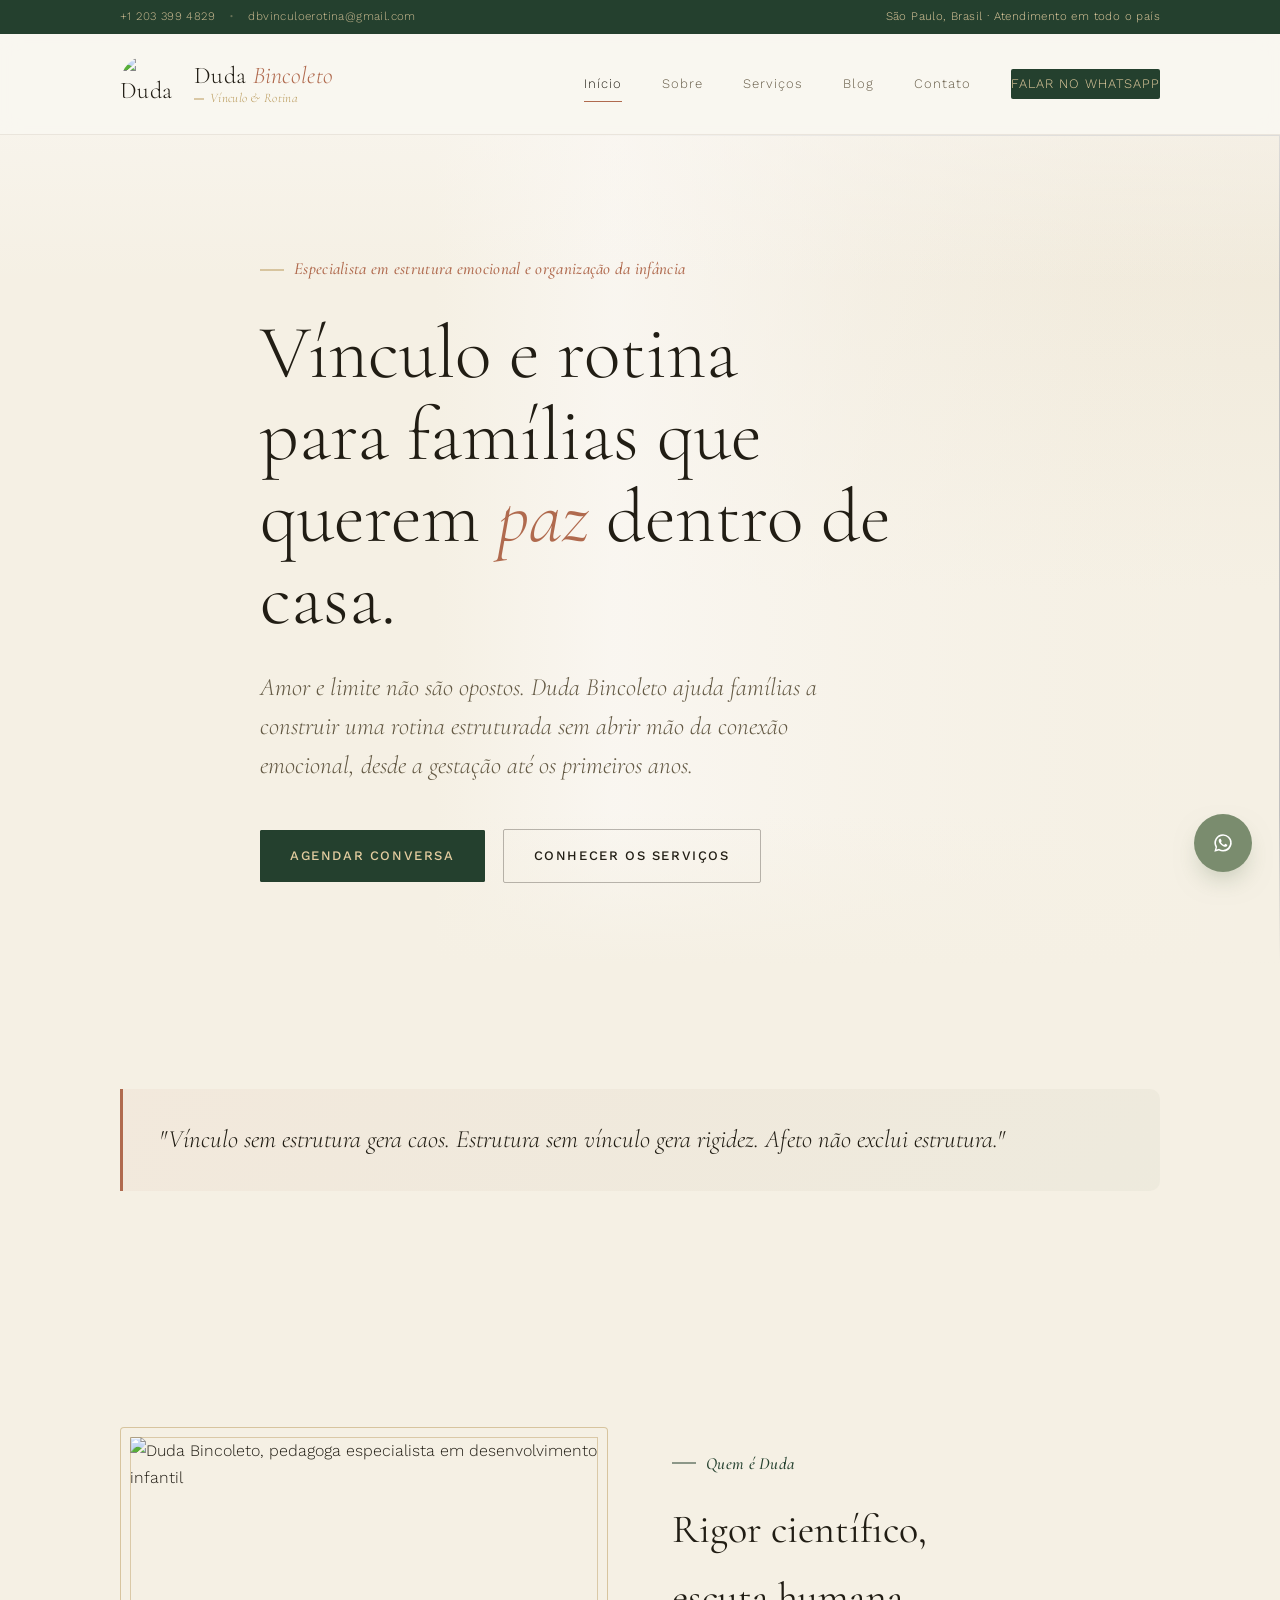
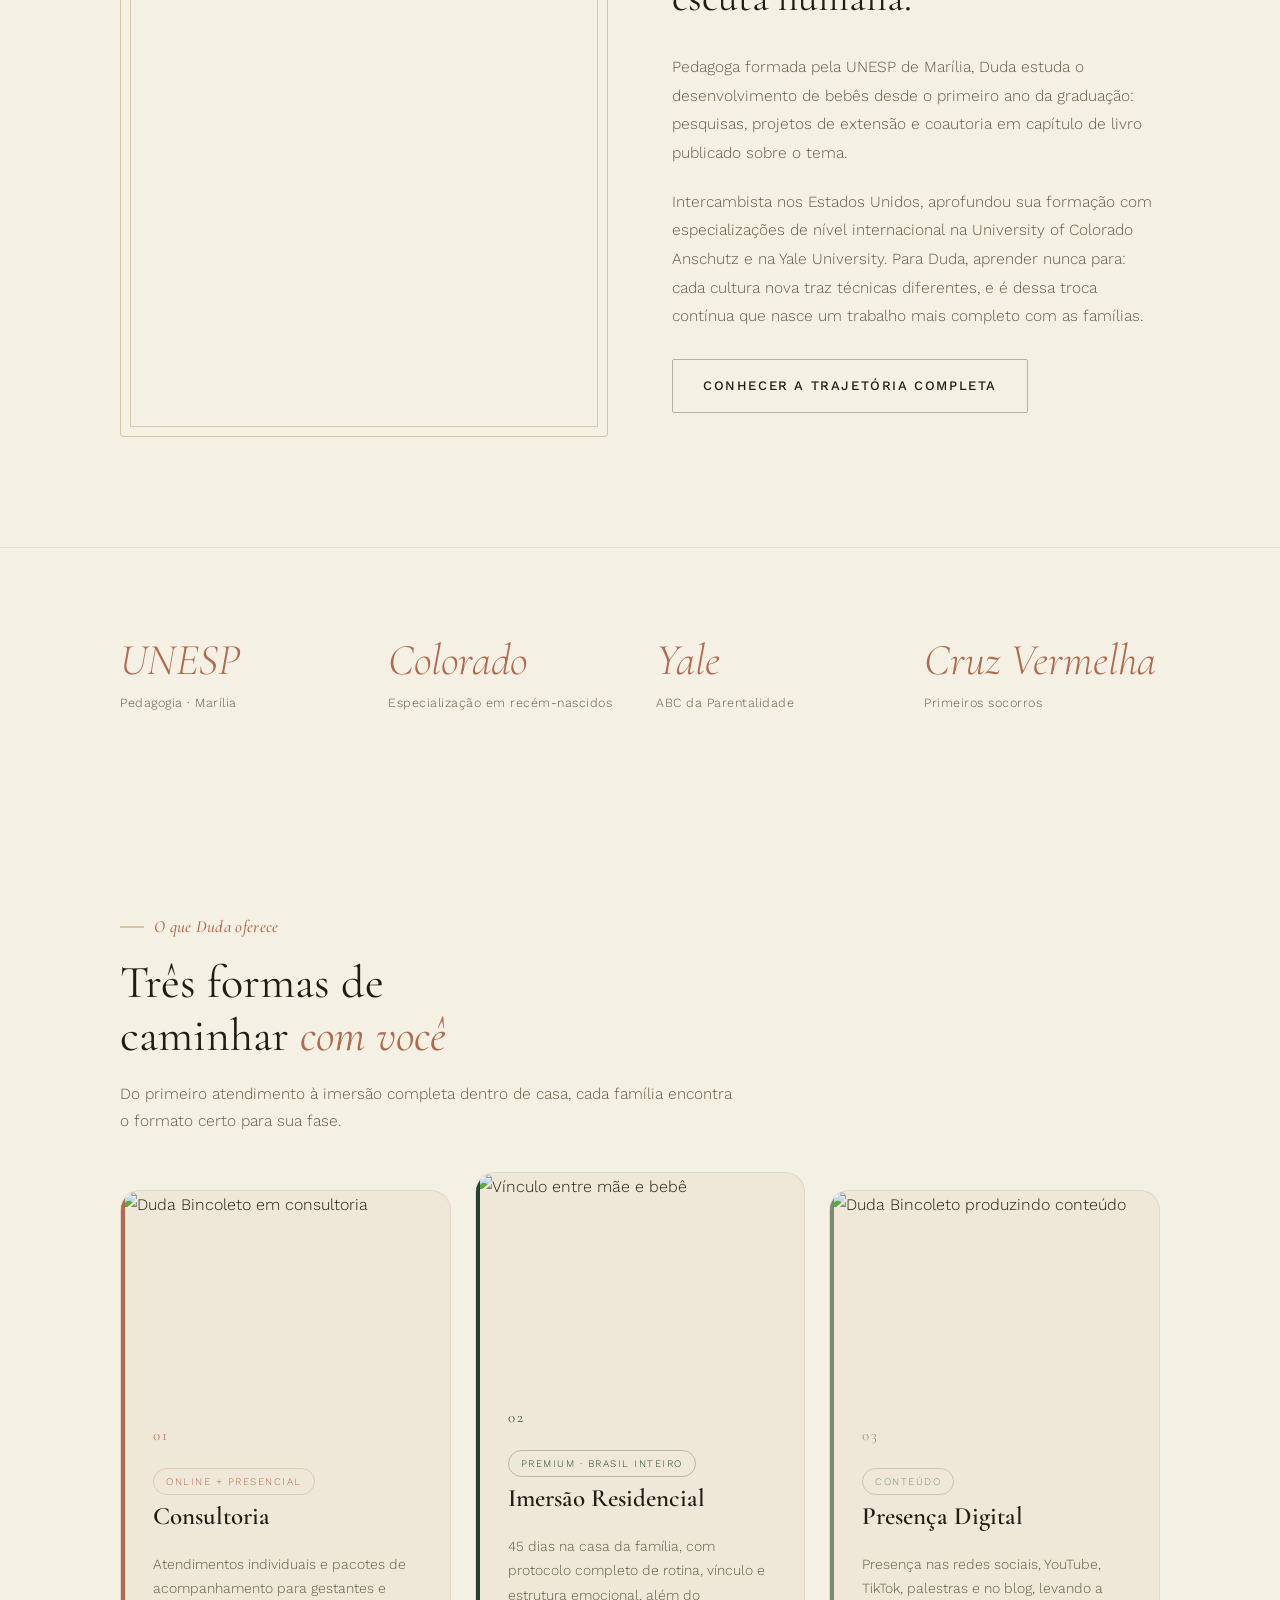
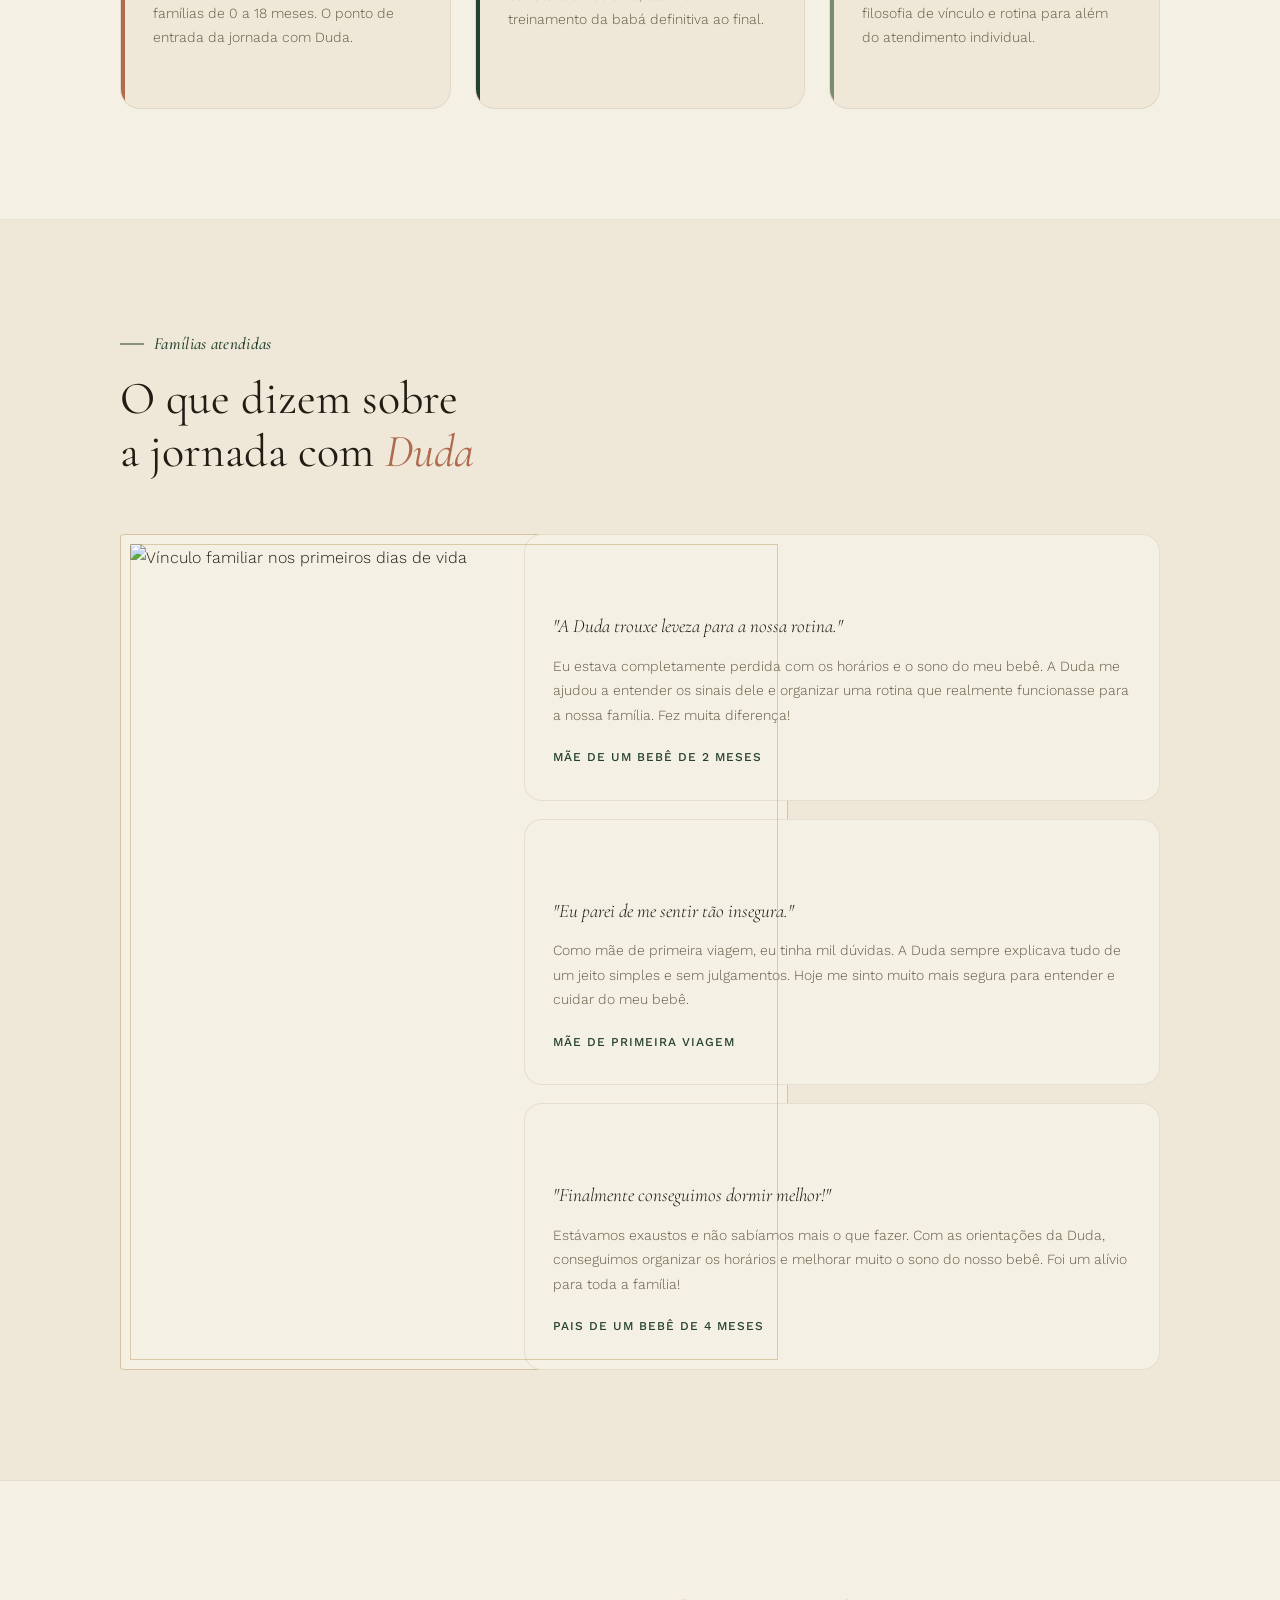
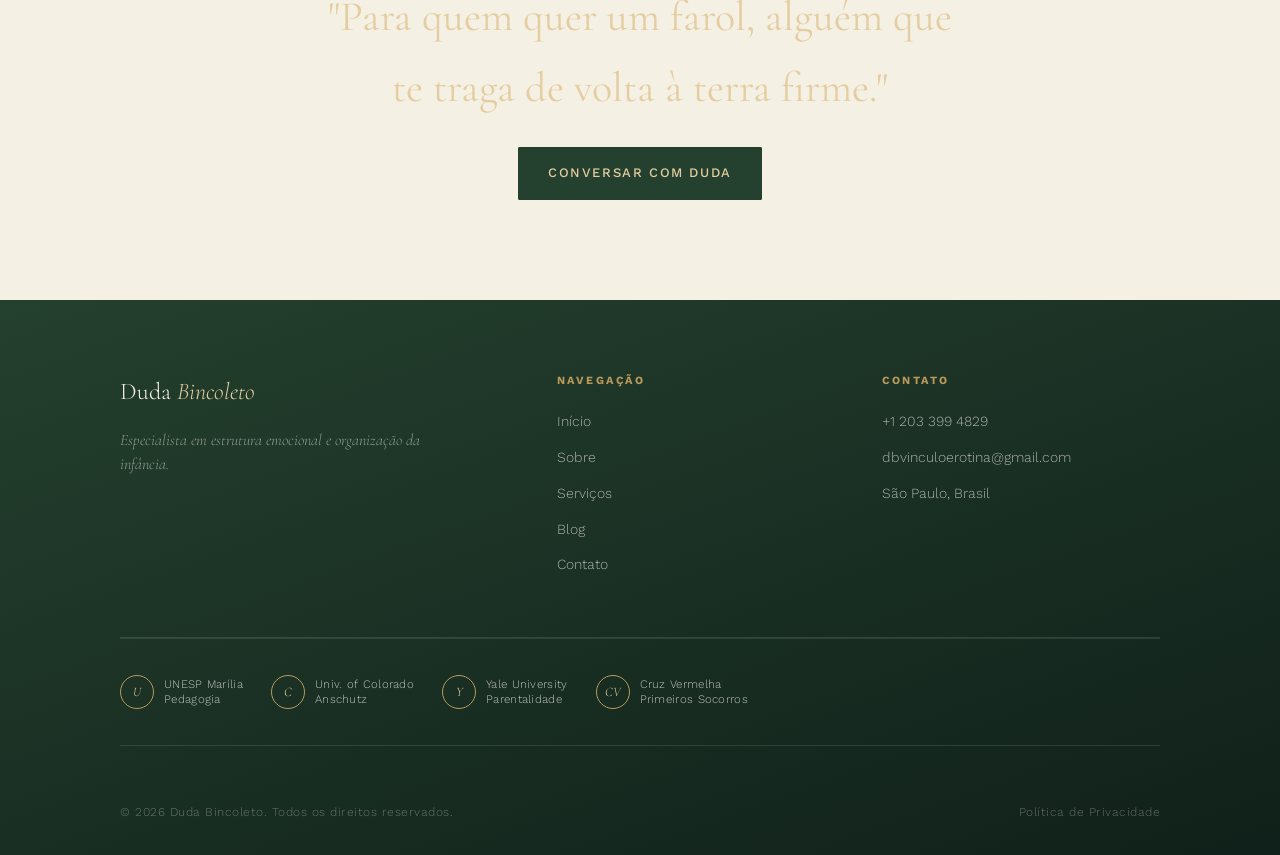
==== index.html @ 8ca84325 "Add files via upload" ====
<!DOCTYPE html>
<html lang="pt-BR">
<head>
<meta charset="UTF-8">
<meta name="viewport" content="width=device-width, initial-scale=1.0">
<title>Duda Bincoleto | Vínculo e rotina para famílias que querem paz dentro de casa</title>
<meta name="description" content="Consultoria em desenvolvimento infantil, rotina e vínculo. Pedagoga formada pela UNESP, com especializações em Colorado e Yale.">
<meta property="og:type" content="website">
<meta property="og:site_name" content="Duda Bincoleto">
<meta property="og:title" content="Duda Bincoleto | Vínculo e rotina para famílias que querem paz dentro de casa">
<meta property="og:description" content="Consultoria em desenvolvimento infantil, rotina e vínculo. Pedagoga formada pela UNESP, com especializações em Colorado e Yale.">
<meta property="og:image" content="images/brand/og-cover.jpg">
<meta name="twitter:card" content="summary_large_image">
<meta name="twitter:title" content="Duda Bincoleto | Vínculo e rotina para famílias que querem paz dentro de casa">
<meta name="twitter:description" content="Consultoria em desenvolvimento infantil, rotina e vínculo. Pedagoga formada pela UNESP, com especializações em Colorado e Yale.">
<meta name="twitter:image" content="images/brand/og-cover.jpg">
<link rel="icon" type="image/png" sizes="32x32" href="favicon-32.png">
<link rel="icon" type="image/png" sizes="16x16" href="favicon-16.png">
<link rel="apple-touch-icon" href="apple-touch-icon.png">
<link rel="preconnect" href="https://fonts.googleapis.com">
<link href="https://fonts.googleapis.com/css2?family=Cormorant+Garamond:ital,wght@0,300;0,400;0,600;1,300;1,400&family=Work+Sans:wght@300;400;500;600&display=swap" rel="stylesheet">
<link rel="stylesheet" href="styles.css">
</head>
<body>

<div class="topbar">
  <div class="wrap topbar-inner">
    <a href="https://wa.me/12033994829" target="_blank" rel="noopener">+1 203 399 4829</a>
    <span class="sep">•</span>
    <a href="mailto:dbvinculoerotina@gmail.com">dbvinculoerotina@gmail.com</a>
    <span class="spacer"></span>
    <span>São Paulo, Brasil · Atendimento em todo o país</span>
  </div>
</div>
<header class="site-header">
  <div class="wrap">
    <a href="index.html" class="logo">
      <img src="images/brand/logo-badge.png" alt="Duda Bincoleto">
      <span class="logo-text">
        <span>Duda <em>Bincoleto</em></span>
        <span class="logo-tagline">Vínculo &amp; Rotina</span>
      </span>
    </a>
    <nav class="nav-links">
      <a href="index.html" class="active">Início</a>
      <a href="sobre.html">Sobre</a>
      <a href="servicos.html">Serviços</a>
      <a href="blog.html">Blog</a>
      <a href="contato.html">Contato</a>
      <a href="https://wa.me/12033994829" class="nav-cta" target="_blank" rel="noopener">Falar no WhatsApp</a>
    </nav>
    <button class="nav-toggle" aria-label="Abrir menu"><span></span><span></span><span></span></button>
  </div>
</header>

<!-- HERO -->
<section class="hero">
  <div class="hero-bg"><img src="images/duda/baby-05-riso-cama.jpg" alt=""></div>
  <div class="hero-overlay"></div>
  <div class="hero-watermark"></div>
  <div class="beam-field"><div class="beam"></div></div>
  <div class="wrap">
    <div class="hero-inner">
      <div class="hero-eyebrow"><span class="eyebrow">Especialista em estrutura emocional e organização da infância</span></div>
      <h1>Vínculo e rotina<br>para famílias que<br>querem <em>paz</em> dentro de casa.</h1>
      <p class="hero-lede">Amor e limite não são opostos. Duda Bincoleto ajuda famílias a construir uma rotina estruturada sem abrir mão da conexão emocional, desde a gestação até os primeiros anos.</p>
      <div class="hero-actions">
        <a href="https://wa.me/12033994829?text=Ol%C3%A1%2C%20Duda!%20Gostaria%20de%20saber%20mais%20sobre%20seu%20trabalho." class="btn btn-primary" target="_blank" rel="noopener">Agendar conversa</a>
        <a href="servicos.html" class="btn btn-ghost">Conhecer os serviços</a>
      </div>
    </div>
  </div>
</section>

<!-- PHILOSOPHY STRIP -->
<section class="section-tight border-b">
  <div class="wrap">
    <div class="highlight-box">
      <p>"Vínculo sem estrutura gera caos. Estrutura sem vínculo gera rigidez. Afeto não exclui estrutura."</p>
    </div>
  </div>
</section>

<!-- WHO SHE IS -->
<section class="section border-b">
  <div class="wrap">
    <div class="split">
      <div class="split-media">
        <div class="photo-frame">
          <img src="images/duda/duda-02-retrato-livro.jpg" alt="Duda Bincoleto, pedagoga especialista em desenvolvimento infantil">
        </div>
      </div>
      <div class="split-text">
        <span class="eyebrow sage">Quem é Duda</span>
        <h2 style="font-size:clamp(28px,3.6vw,40px); margin:16px 0 22px;">Rigor científico,<br>escuta humana.</h2>
        <p class="body-text">Pedagoga formada pela UNESP de Marília, Duda estuda o desenvolvimento de bebês desde o primeiro ano da graduação: pesquisas, projetos de extensão e coautoria em capítulo de livro publicado sobre o tema.</p>
        <p class="body-text">Intercambista nos Estados Unidos, aprofundou sua formação com especializações de nível internacional na University of Colorado Anschutz e na Yale University. Para Duda, aprender nunca para: cada cultura nova traz técnicas diferentes, e é dessa troca contínua que nasce um trabalho mais completo com as famílias.</p>
        <a href="sobre.html" class="btn btn-ghost" style="margin-top:8px;">Conhecer a trajetória completa</a>
      </div>
    </div>
  </div>
</section>

<!-- STATS -->
<section class="section-tight warm border-b">
  <div class="wrap">
    <div class="stat-strip">
      <div class="stat"><div class="num">UNESP</div><div class="label">Pedagogia · Marília</div></div>
      <div class="stat"><div class="num">Colorado</div><div class="label">Especialização em recém-nascidos</div></div>
      <div class="stat"><div class="num">Yale</div><div class="label">ABC da Parentalidade</div></div>
      <div class="stat"><div class="num">Cruz Vermelha</div><div class="label">Primeiros socorros</div></div>
    </div>
  </div>
</section>

<!-- PILLARS -->
<section class="section border-b">
  <div class="wrap">
    <div class="section-head">
      <span class="eyebrow">O que Duda oferece</span>
      <h2>Três formas de<br>caminhar <em>com você</em></h2>
      <p>Do primeiro atendimento à imersão completa dentro de casa, cada família encontra o formato certo para sua fase.</p>
    </div>
    <div class="pillars">
      <div class="pillar-card">
        <div class="pillar-media"><img src="images/duda/duda-05-brinquedo.jpg" alt="Duda Bincoleto em consultoria"></div>
        <span class="pillar-num">01</span>
        <span class="pillar-tag">Online + Presencial</span>
        <h3>Consultoria</h3>
        <p>Atendimentos individuais e pacotes de acompanhamento para gestantes e famílias de 0 a 18 meses. O ponto de entrada da jornada com Duda.</p>
      </div>
      <div class="pillar-card dark-accent">
        <div class="pillar-media"><img src="images/duda/baby-01-colo-vinculo.jpg" alt="Vínculo entre mãe e bebê" style="object-position:center 20%;"></div>
        <span class="pillar-num">02</span>
        <span class="pillar-tag">Premium · Brasil inteiro</span>
        <h3>Imersão Residencial</h3>
        <p>45 dias na casa da família, com protocolo completo de rotina, vínculo e estrutura emocional, além do treinamento da babá definitiva ao final.</p>
      </div>
      <div class="pillar-card sage">
        <div class="pillar-media"><img src="images/duda/duda-04-retrato-brinquedos.jpg" alt="Duda Bincoleto produzindo conteúdo"></div>
        <span class="pillar-num">03</span>
        <span class="pillar-tag">Conteúdo</span>
        <h3>Presença Digital</h3>
        <p>Presença nas redes sociais, YouTube, TikTok, palestras e no blog, levando a filosofia de vínculo e rotina para além do atendimento individual.</p>
      </div>
    </div>
  </div>
</section>

<!-- TESTIMONIALS -->
<section class="section warm border-b">
  <div class="wrap">
    <div class="section-head">
      <span class="eyebrow sage">Famílias atendidas</span>
      <h2>O que dizem sobre<br>a jornada com <em>Duda</em></h2>
    </div>
    <div class="testi-layout">
      <div class="photo-frame testi-photo">
        <img src="images/duda/baby-07-recem-nascido-pai.jpg" alt="Vínculo familiar nos primeiros dias de vida">
      </div>
      <div class="testi-grid">
      <div class="testi-card">
        <div class="testi-mark"></div>
        <div class="testi-title">"A Duda trouxe leveza para a nossa rotina."</div>
        <p class="testi-text">Eu estava completamente perdida com os horários e o sono do meu bebê. A Duda me ajudou a entender os sinais dele e organizar uma rotina que realmente funcionasse para a nossa família. Fez muita diferença!</p>
        <div class="testi-author">Mãe de um bebê de 2 meses</div>
      </div>
      <div class="testi-card">
        <div class="testi-mark"></div>
        <div class="testi-title">"Eu parei de me sentir tão insegura."</div>
        <p class="testi-text">Como mãe de primeira viagem, eu tinha mil dúvidas. A Duda sempre explicava tudo de um jeito simples e sem julgamentos. Hoje me sinto muito mais segura para entender e cuidar do meu bebê.</p>
        <div class="testi-author">Mãe de primeira viagem</div>
      </div>
      <div class="testi-card">
        <div class="testi-mark"></div>
        <div class="testi-title">"Finalmente conseguimos dormir melhor!"</div>
        <p class="testi-text">Estávamos exaustos e não sabíamos mais o que fazer. Com as orientações da Duda, conseguimos organizar os horários e melhorar muito o sono do nosso bebê. Foi um alívio para toda a família!</p>
        <div class="testi-author">Pais de um bebê de 4 meses</div>
      </div>
      </div>
    </div>
  </div>
</section>

<!-- CTA BAND -->
<section class="cta-band dark">
  <div class="beam-field"><div class="beam"></div></div>
  <div class="wrap-narrow">
    <h2 style="color:var(--gold-light);">"Para quem quer um farol, alguém que te traga de volta à terra firme."</h2>
    <a href="https://wa.me/12033994829?text=Ol%C3%A1%2C%20Duda!%20Gostaria%20de%20saber%20mais%20sobre%20seu%20trabalho." class="btn btn-primary" target="_blank" rel="noopener">Conversar com Duda</a>
  </div>
</section>

<footer class="site-footer">
  <div class="wrap">
    <div class="footer-top">
      <div>
        <div class="footer-logo">Duda <em>Bincoleto</em></div>
        <p class="footer-tagline">Especialista em estrutura emocional e organização da infância.</p>
      </div>
      <div class="footer-col">
        <h5>Navegação</h5>
        <a href="index.html">Início</a>
        <a href="sobre.html">Sobre</a>
        <a href="servicos.html">Serviços</a>
        <a href="blog.html">Blog</a>
        <a href="contato.html">Contato</a>
      </div>
      <div class="footer-col">
        <h5>Contato</h5>
        <a href="https://wa.me/12033994829" target="_blank" rel="noopener">+1 203 399 4829</a>
        <a href="mailto:dbvinculoerotina@gmail.com">dbvinculoerotina@gmail.com</a>
        <p>São Paulo, Brasil</p>
      </div>
    </div>
    <div class="footer-seals">
      <div class="footer-seal"><span class="fs-ring">U</span><span class="fs-name">UNESP Marília<br>Pedagogia</span></div>
      <div class="footer-seal"><span class="fs-ring">C</span><span class="fs-name">Univ. of Colorado<br>Anschutz</span></div>
      <div class="footer-seal"><span class="fs-ring">Y</span><span class="fs-name">Yale University<br>Parentalidade</span></div>
      <div class="footer-seal"><span class="fs-ring">CV</span><span class="fs-name">Cruz Vermelha<br>Primeiros Socorros</span></div>
    </div>
    <div class="footer-bottom">
      <span>© 2026 Duda Bincoleto. Todos os direitos reservados.</span>
      <a href="privacidade.html" style="color:inherit;">Política de Privacidade</a>
    </div>
  </div>
</footer>

<a href="https://wa.me/12033994829?text=Ol%C3%A1%2C%20Duda!%20Gostaria%20de%20saber%20mais%20sobre%20seu%20trabalho." class="whatsapp-float" target="_blank" rel="noopener" aria-label="Falar no WhatsApp">
  <svg viewBox="0 0 24 24" fill="none"><path d="M17.6 6.32A7.85 7.85 0 0 0 12.05 4a7.94 7.94 0 0 0-6.9 11.9L4 20l4.2-1.1a7.9 7.9 0 0 0 3.8 1h.03a7.94 7.94 0 0 0 5.6-13.58ZM12.05 18.4h-.02a6.6 6.6 0 0 1-3.36-.92l-.24-.14-2.5.66.67-2.44-.16-.25a6.6 6.6 0 0 1 10.2-8.2 6.55 6.55 0 0 1 1.94 4.67 6.6 6.6 0 0 1-6.53 6.62Zm3.6-4.94c-.2-.1-1.17-.58-1.35-.64-.18-.07-.31-.1-.45.1-.13.2-.5.64-.62.77-.11.13-.23.14-.42.05-.2-.1-.83-.3-1.58-.98a5.9 5.9 0 0 1-1.1-1.36c-.11-.2 0-.3.09-.4.1-.1.2-.23.3-.35.1-.11.13-.2.2-.32.06-.13.03-.24-.02-.34-.05-.1-.45-1.08-.62-1.48-.16-.39-.33-.33-.45-.34h-.38c-.13 0-.34.05-.52.24-.18.2-.68.66-.68 1.6s.7 1.87.8 2c.1.13 1.37 2.1 3.33 2.94.46.2.83.32 1.11.41.47.15.9.13 1.24.08.38-.06 1.17-.48 1.33-.94.17-.46.17-.86.12-.94-.05-.09-.18-.14-.38-.24Z" fill="white"/></svg>
</a>

<script src="script.js"></script>
</body>
</html>
---- styles.css ----
/* ==========================================================================
   Duda Bincoleto — Design System
   Palette: cream / terracotta / sage — warm, pedagogical, grounded
   Signature motif: the lighthouse beam ("farol") — from the brand's own
   positioning: "alguém que os traga de volta à terra firme"
   ========================================================================== */

:root {
  --cream: #F5F0E4;
  --warm-white: #EFE8D8;
  --terracotta: #B06A4E;
  --terracotta-light: #D4927C;
  --sage: #7A8C6E;
  --sage-light: #A3B594;
  --dark: #211D14;
  --mid: #635944;
  --light-mid: #A89880;
  --accent: #E8C4A0;

  /* Brand colors — sampled directly from the logo */
  --forest: #24402E;
  --forest-deep: #10201A;
  --gold: #B99A5B;
  --gold-light: #E4CDA0;

  --serif: 'Cormorant Garamond', serif;
  --sans: 'Work Sans', sans-serif;

  --container: 1120px;
  --container-narrow: 780px;
}

* { margin: 0; padding: 0; box-sizing: border-box; }

html { scroll-behavior: smooth; }

body {
  background-color: var(--cream);
  background-image:
    radial-gradient(rgba(33,29,20,0.05) 0.6px, transparent 0.6px);
  background-size: 14px 14px;
  color: var(--dark);
  font-family: var(--sans);
  font-weight: 300;
  line-height: 1.7;
  -webkit-font-smoothing: antialiased;
}

a { color: inherit; text-decoration: none; }
img { max-width: 100%; display: block; }
ul { list-style: none; }

:focus-visible {
  outline: 2px solid var(--terracotta);
  outline-offset: 3px;
}

@media (prefers-reduced-motion: reduce) {
  *, *::before, *::after {
    animation-duration: 0.01ms !important;
    animation-iteration-count: 1 !important;
    transition-duration: 0.01ms !important;
    scroll-behavior: auto !important;
  }
}

.wrap { max-width: var(--container); margin: 0 auto; padding: 0 40px; }
.wrap-narrow { max-width: var(--container-narrow); margin: 0 auto; padding: 0 40px; }

/* ---------- Utility type ---------- */
.eyebrow {
  font-family: var(--serif);
  font-style: italic;
  font-size: 17px;
  font-weight: 500;
  letter-spacing: 0.3px;
  color: var(--terracotta);
  position: relative;
  padding-left: 34px;
}
.eyebrow::before {
  content: '';
  position: absolute;
  left: 0; top: 50%;
  width: 24px; height: 1px;
  background: var(--gold);
  transform: translateY(-50%);
}
.eyebrow.sage { color: var(--forest); }
.eyebrow.sage::before { background: var(--forest); }

h1, h2, h3 { font-family: var(--serif); font-weight: 400; color: var(--dark); }
em { font-style: italic; color: var(--terracotta); }

/* ==========================================================================
   HEADER / NAV
   ========================================================================== */
.topbar {
  background: var(--forest);
  color: var(--gold-light);
}
.topbar-inner {
  display: flex;
  align-items: center;
  gap: 14px;
  height: 34px;
  font-size: 11.5px;
  letter-spacing: 0.4px;
}
.topbar-inner a { color: var(--gold-light); opacity: 0.9; transition: opacity 0.2s ease; }
.topbar-inner a:hover { opacity: 1; }
.topbar-inner .sep { opacity: 0.35; }
.topbar-inner .spacer { flex: 1; }
@media (max-width: 760px) { .topbar { display: none; } }

.site-header {
  position: sticky;
  top: 0;
  z-index: 100;
  background: rgba(250, 247, 242, 0.88);
  backdrop-filter: blur(10px);
  border-bottom: 1px solid rgba(168, 152, 128, 0.18);
}
.site-header .wrap {
  display: flex;
  align-items: center;
  justify-content: space-between;
  height: 100px;
}
.logo {
  font-family: var(--serif);
  font-size: 24px;
  letter-spacing: 0.3px;
  color: var(--dark);
  display: flex;
  align-items: center;
  gap: 16px;
}
.logo img { width: 58px; height: 58px; border-radius: 50%; flex-shrink: 0; }
.logo em { font-style: italic; color: var(--terracotta); font-size: 24px; }
.logo-text { display: flex; flex-direction: column; line-height: 1.15; }
.logo-tagline {
  font-family: var(--serif);
  font-style: italic;
  font-size: 13px;
  color: var(--gold);
  letter-spacing: 0.3px;
  margin-top: 2px;
  position: relative;
  padding-left: 16px;
}
.logo-tagline::before {
  content: '';
  position: absolute;
  left: 0; top: 50%;
  width: 10px; height: 1px;
  background: var(--gold);
  transform: translateY(-50%);
}
@media (max-width: 640px) {
  .site-header .wrap { height: 80px; }
  .logo img { width: 46px; height: 46px; }
  .logo { font-size: 19px; gap: 12px; }
  .logo em { font-size: 19px; }
  .logo-tagline { display: none; }
}

.nav-links {
  display: flex;
  align-items: center;
  gap: 40px;
}
.nav-links a {
  font-size: 13px;
  letter-spacing: 1px;
  color: var(--mid);
  position: relative;
  padding: 4px 0;
  transition: color 0.25s ease;
}
.nav-links a:hover { color: var(--terracotta); }
.nav-links a.active { color: var(--dark); }
.nav-links a.active::after {
  content: '';
  position: absolute;
  left: 0; right: 0; bottom: -3px;
  height: 1px;
  background: var(--terracotta);
}
.nav-cta {
  background: var(--forest);
  color: var(--gold-light) !important;
  padding: 11px 22px;
  border-radius: 2px;
  font-size: 12px;
  letter-spacing: 1.2px;
  text-transform: uppercase;
  display: inline-flex;
  align-items: center;
  gap: 8px;
  transition: background 0.25s ease, transform 0.25s ease;
}
.nav-cta:hover { background: var(--forest-deep); transform: translateY(-1px); }

.nav-toggle {
  display: none;
  background: none;
  border: none;
  cursor: pointer;
  width: 32px;
  height: 24px;
  position: relative;
}
.nav-toggle span {
  position: absolute;
  left: 0; right: 0;
  height: 1.5px;
  background: var(--dark);
  transition: transform 0.3s ease, opacity 0.3s ease;
}
.nav-toggle span:nth-child(1) { top: 2px; }
.nav-toggle span:nth-child(2) { top: 11px; }
.nav-toggle span:nth-child(3) { top: 20px; }
.nav-toggle.open span:nth-child(1) { transform: translateY(9px) rotate(45deg); }
.nav-toggle.open span:nth-child(2) { opacity: 0; }
.nav-toggle.open span:nth-child(3) { transform: translateY(-9px) rotate(-45deg); }

@media (max-width: 860px) {
  .nav-links {
    position: fixed;
    top: 80px; left: 0; right: 0;
    background: var(--cream);
    flex-direction: column;
    align-items: flex-start;
    gap: 0;
    padding: 8px 40px 28px;
    border-bottom: 1px solid rgba(168,152,128,0.18);
    transform: translateY(-8px);
    opacity: 0;
    pointer-events: none;
    transition: transform 0.25s ease, opacity 0.25s ease;
  }
  .nav-links.open {
    transform: translateY(0);
    opacity: 1;
    pointer-events: auto;
  }
  .nav-links a { width: 100%; padding: 14px 0; border-bottom: 1px solid rgba(168,152,128,0.12); }
  .nav-cta { margin-top: 16px; }
  .nav-toggle { display: block; }
}

/* ==========================================================================
   CREDENTIAL BADGES
   ========================================================================== */
.badge-row {
  display: flex;
  flex-wrap: wrap;
  gap: 36px;
  margin: 36px 0 12px;
  align-items: flex-start;
}
.cred-seal { display: flex; flex-direction: column; align-items: center; width: 130px; text-align: center; }
.cred-seal .seal-ring {
  width: 78px; height: 78px;
  border-radius: 50%;
  border: 1px solid var(--gold);
  outline: 1px solid var(--gold);
  outline-offset: 3px;
  display: flex; align-items: center; justify-content: center;
  background: var(--forest);
  margin-bottom: 14px;
  position: relative;
}
.cred-seal .seal-ring::before {
  content: '';
  position: absolute;
  inset: 8px;
  border: 1px solid rgba(228,205,160,0.35);
  border-radius: 50%;
}
.cred-seal .seal-initial {
  font-family: var(--serif);
  font-style: italic;
  font-size: 27px;
  color: var(--gold-light);
}
.cred-seal .seal-name { font-size: 12.5px; font-weight: 500; color: var(--dark); letter-spacing: 0.2px; line-height: 1.3; }
.cred-seal .seal-detail { font-size: 10px; color: var(--mid); letter-spacing: 1px; text-transform: uppercase; margin-top: 4px; line-height: 1.4; }

/* ==========================================================================
   404
   ========================================================================== */
.error-page {
  min-height: 70vh;
  display: flex;
  flex-direction: column;
  align-items: center;
  justify-content: center;
  text-align: center;
  padding: 80px 40px;
}
.error-code {
  font-family: var(--serif);
  font-style: italic;
  font-size: clamp(80px, 14vw, 160px);
  color: var(--gold);
  line-height: 1;
  opacity: 0.5;
}

/* ==========================================================================
   AMBIENCE STRIP
   ========================================================================== */
.ambience-strip { display: grid; grid-template-columns: repeat(3, 1fr); gap: 20px; margin-top: 8px; }
@media (max-width: 760px) { .ambience-strip { grid-template-columns: 1fr; } }
.ambience-frame { border-radius: 16px; overflow: hidden; aspect-ratio: 4/5; border: 1px solid rgba(168,152,128,0.2); }
.ambience-frame img { width: 100%; height: 100%; object-fit: cover; }

/* ==========================================================================
   TESTIMONIALS
   ========================================================================== */
.testi-layout { display: grid; grid-template-columns: 0.85fr 1.5fr; gap: 44px; align-items: stretch; margin-top: 8px; }
@media (max-width: 900px) { .testi-layout { grid-template-columns: 1fr; } }
.testi-photo { min-height: 320px; aspect-ratio: unset; height: 100%; }
.testi-grid { display: flex; flex-direction: column; gap: 18px; }
@media (max-width: 900px) { .testi-grid { grid-template-columns: 1fr; } }
.testi-card {
  background: var(--cream);
  border: 1px solid rgba(168,152,128,0.2);
  border-radius: 18px;
  padding: 32px 28px;
  position: relative;
}
.testi-mark {
  width: 30px; height: 30px;
  background: url('images/brand/arc-motif.svg') center / contain no-repeat;
  margin-bottom: 16px;
  opacity: 0.85;
}
.testi-title { font-family: var(--serif); font-size: 19px; font-style: italic; color: var(--dark); margin-bottom: 14px; line-height: 1.4; }
.testi-text { font-size: 14px; color: var(--mid); line-height: 1.75; margin-bottom: 20px; }
.testi-author { font-size: 12px; letter-spacing: 1px; text-transform: uppercase; color: var(--forest); font-weight: 500; }

/* ==========================================================================
   LIGHTHOUSE BEAM — signature motif
   A slow-rotating soft beam of light, used sparingly (hero + section breaks)
   ========================================================================== */
.beam-field {
  position: absolute;
  inset: 0;
  overflow: hidden;
  pointer-events: none;
}
.beam {
  position: absolute;
  width: 1400px;
  height: 1400px;
  left: 50%;
  top: 0;
  transform-origin: 50% 0%;
  background: conic-gradient(from -20deg at 50% 0%,
    transparent 0deg,
    rgba(196, 172, 112, 0.14) 8deg,
    rgba(196, 172, 112, 0.03) 16deg,
    transparent 24deg);
  margin-left: -700px;
  animation: sweep 22s ease-in-out infinite;
}
@keyframes sweep {
  0%, 100% { transform: rotate(-14deg); }
  50% { transform: rotate(14deg); }
}
@media (prefers-reduced-motion: reduce) {
  .beam { animation: none; transform: rotate(0deg); }
}

/* ==========================================================================
   HERO
   ========================================================================== */
.hero {
  position: relative;
  min-height: 92vh;
  display: flex;
  flex-direction: column;
  justify-content: center;
  padding: 120px 40px 80px;
  background: linear-gradient(180deg, var(--warm-white) 0%, var(--cream) 55%);
  overflow: hidden;
}
.hero-bg {
  position: absolute;
  inset: 0;
  z-index: 0;
}
.hero-bg img {
  width: 100%;
  height: 100%;
  object-fit: cover;
  object-position: 78% 32%;
}
.hero-overlay {
  position: absolute;
  inset: 0;
  z-index: 1;
  background: linear-gradient(90deg,
    var(--cream) 0%,
    var(--cream) 34%,
    rgba(250,247,242,0.88) 48%,
    rgba(250,247,242,0.35) 68%,
    rgba(250,247,242,0.08) 85%,
    transparent 100%);
}
.hero-overlay::after {
  content: '';
  position: absolute;
  inset: 0;
  background: linear-gradient(0deg, var(--cream) 0%, transparent 18%, transparent 82%, rgba(250,247,242,0.5) 100%);
}
.hero .beam-field { z-index: 2; }
.hero-watermark {
  position: absolute;
  left: -40px; bottom: -40px;
  width: 260px; height: 260px;
  background: url('images/brand/arc-motif.svg') center / contain no-repeat;
  opacity: 0.08;
  z-index: 1;
  pointer-events: none;
}
.hero-inner {
  position: relative;
  z-index: 3;
  max-width: 760px;
}
.hero-eyebrow {
  display: inline-flex;
  align-items: center;
  margin-bottom: 28px;
}
.hero h1 {
  font-size: clamp(40px, 6.4vw, 76px);
  font-weight: 300;
  line-height: 1.08;
  margin-bottom: 28px;
}
.hero-lede {
  font-family: var(--serif);
  font-style: italic;
  font-size: clamp(19px, 2.4vw, 25px);
  color: var(--mid);
  max-width: 560px;
  line-height: 1.55;
  margin-bottom: 44px;
}
.hero-actions { display: flex; gap: 18px; flex-wrap: wrap; align-items: center; }

.btn {
  display: inline-flex;
  align-items: center;
  gap: 10px;
  padding: 15px 30px;
  border-radius: 2px;
  font-size: 13px;
  letter-spacing: 1.6px;
  text-transform: uppercase;
  font-weight: 500;
  position: relative;
  transition: transform 0.25s ease, background 0.25s ease, box-shadow 0.25s ease, color 0.25s ease;
}
.btn-primary {
  background: var(--forest);
  color: var(--gold-light);
  box-shadow: inset 0 0 0 1px var(--forest);
}
.btn-primary:hover { background: var(--forest-deep); transform: translateY(-2px); box-shadow: 0 14px 26px -14px rgba(16,32,26,0.55); }
.btn-ghost {
  border: 1px solid rgba(33,29,20,0.3);
  color: var(--dark);
  border-radius: 2px;
}
.btn-ghost::after {
  content: '';
  position: absolute;
  left: 30px; right: 30px; bottom: 8px;
  height: 1px;
  background: var(--gold);
  transform: scaleX(0);
  transform-origin: left;
  transition: transform 0.3s ease;
}
.btn-ghost:hover { border-color: var(--dark); color: var(--dark); }
.btn-ghost:hover::after { transform: scaleX(1); }

/* ==========================================================================
   SECTIONS
   ========================================================================== */
.section { padding: 110px 0; position: relative; }
.section.border-b {
  position: relative;
  border-bottom: 1px solid rgba(168,152,128,0.16);
}
.section.border-b::after {
  content: '';
  position: absolute;
  left: 50%; bottom: -13px;
  width: 26px; height: 26px;
  background: url('images/brand/arc-motif.svg') center / contain no-repeat;
  transform: translateX(-50%);
  opacity: 0.55;
}
.section-tight { padding: 90px 0; }
.section.dark {
  background: linear-gradient(160deg, var(--forest) 0%, var(--forest-deep) 100%);
  color: var(--cream);
}
.section.warm { background: var(--warm-white); }

.section-head { max-width: 620px; margin-bottom: 56px; }
.section-head .eyebrow { display: block; margin-bottom: 14px; }
.section-head h2 { font-size: clamp(30px, 4.2vw, 46px); line-height: 1.15; }
.section-head p { margin-top: 20px; color: var(--mid); font-size: 15.5px; }
.section.dark .section-head p { color: rgba(250,247,242,0.65); }

.body-text { font-size: 15.5px; color: var(--mid); line-height: 1.85; margin-bottom: 20px; max-width: 680px; }

/* Quote / highlight box */
.highlight-box {
  background: linear-gradient(135deg, rgba(196,115,90,0.06), rgba(122,140,110,0.06));
  border-left: 3px solid var(--terracotta);
  padding: 32px 36px;
  margin: 36px 0;
  border-radius: 0 10px 10px 0;
}
.highlight-box p {
  font-family: var(--serif);
  font-size: clamp(19px, 2.6vw, 25px);
  font-style: italic;
  color: var(--dark);
  line-height: 1.5;
}

/* Pillars / services grid */
.pillars { display: grid; grid-template-columns: repeat(3, 1fr); gap: 24px; margin-top: 20px; align-items: start; }
@media (min-width: 901px) { .pillars .pillar-card.dark-accent { margin-top: -18px; padding-bottom: 58px; } }
@media (max-width: 900px) { .pillars { grid-template-columns: 1fr; } }
.pillar-card {
  background: var(--warm-white);
  border: 1px solid rgba(168,152,128,0.2);
  border-radius: 20px;
  padding: 40px 32px;
  position: relative;
  overflow: hidden;
  transition: transform 0.3s ease, box-shadow 0.3s ease;
}
.pillar-media {
  margin: -40px -32px 26px;
  aspect-ratio: 16/10;
  overflow: hidden;
}
.pillar-media img { width: 100%; height: 100%; object-fit: cover; display: block; }
.pillar-card:hover { transform: translateY(-6px); box-shadow: 0 20px 40px -24px rgba(44,36,22,0.25); }
.pillar-card::before {
  content: '';
  position: absolute; top: 0; left: 0;
  width: 4px; height: 100%;
  background: var(--terracotta);
  border-radius: 4px 0 0 4px;
  z-index: 1;
}
.pillar-card.sage::before { background: var(--sage); }
.pillar-card.dark-accent::before { background: var(--forest); }
.pillar-num { font-family: var(--serif); font-size: 15px; color: var(--terracotta); letter-spacing: 2px; margin-bottom: 18px; display: block; }
.pillar-card.sage .pillar-num { color: var(--sage); }
.pillar-card.dark-accent .pillar-num { color: var(--forest); }
.pillar-card h3 { font-size: 25px; font-weight: 600; margin-bottom: 14px; }
.pillar-card p { font-size: 14px; color: var(--mid); line-height: 1.75; margin-bottom: 18px; }
.pillar-tag {
  display: inline-block;
  font-size: 10px; letter-spacing: 1.5px; text-transform: uppercase;
  color: var(--terracotta); border: 1px solid rgba(196,115,90,0.3);
  padding: 4px 12px; border-radius: 100px;
}
.pillar-card.sage .pillar-tag { color: var(--sage); border-color: rgba(122,140,110,0.35); }
.pillar-card.dark-accent .pillar-tag { color: var(--forest); border-color: rgba(44,74,52,0.3); }

/* Credentials / diff list */
.check-list li {
  display: flex; gap: 16px; align-items: flex-start;
  padding: 20px 0; border-bottom: 1px solid rgba(168,152,128,0.15);
  font-size: 15px; color: var(--mid); line-height: 1.7;
}
.check-list li:last-child { border-bottom: none; }
.check-list .mark { color: var(--gold); font-size: 15px; margin-top: 5px; flex-shrink: 0; width: 16px; border-top: 1px solid var(--gold); height: 0; }
.check-list strong { color: var(--dark); }

/* Photo placeholder — swap the <img> in for the real photo when available */
.photo-frame {
  position: relative;
  border-radius: 4px;
  overflow: hidden;
  background: var(--cream);
  aspect-ratio: 4 / 5;
  display: flex;
  align-items: center;
  justify-content: center;
  padding: 10px;
  box-shadow: inset 0 0 0 1px rgba(185,154,91,0.5);
}
.photo-frame::after {
  content: '';
  position: absolute;
  inset: 10px;
  border: 1px solid rgba(185,154,91,0.45);
  z-index: 2;
  pointer-events: none;
}
.photo-frame.wide { aspect-ratio: 16 / 10; }
.photo-frame img { width: 100%; height: 100%; object-fit: cover; border-radius: 2px; }

.full-bleed-photo { width: 100%; height: 46vh; min-height: 260px; max-height: 420px; overflow: hidden; }
.full-bleed-photo img { width: 100%; height: 100%; object-fit: cover; display: block; }
.photo-frame .placeholder-label {
  font-family: var(--serif);
  font-style: italic;
  font-size: 14px;
  color: var(--light-mid);
  text-align: center;
  padding: 0 30px;
}

/* Two-column layout */
.split { display: grid; grid-template-columns: 1fr 1fr; gap: 64px; align-items: center; }
@media (max-width: 860px) { .split { grid-template-columns: 1fr; gap: 40px; } }
.split.reverse .split-text { order: 2; }
.split.reverse .split-media { order: 1; }
@media (max-width: 860px) { .split.reverse .split-text, .split.reverse .split-media { order: initial; } }

/* Persona box */
.persona-box {
  background: linear-gradient(135deg, var(--forest) 0%, var(--forest-deep) 100%);
  border-radius: 24px;
  padding: 56px 48px;
  position: relative;
  overflow: hidden;
}
.persona-box.has-photo {
  display: grid;
  grid-template-columns: 1.5fr 1fr;
  gap: 40px;
  align-items: center;
  padding: 48px;
}
@media (max-width: 760px) { .persona-box.has-photo { grid-template-columns: 1fr; padding: 40px 32px; } }
.persona-photo {
  border-radius: 14px;
  overflow: hidden;
  align-self: stretch;
  min-height: 260px;
  position: relative;
  z-index: 1;
}
.persona-photo img { width: 100%; height: 100%; object-fit: cover; }
.persona-content { position: relative; z-index: 1; }
.persona-box::after {
  content: '"';
  font-family: var(--serif);
  font-size: 320px;
  color: rgba(255,255,255,0.04);
  position: absolute; top: -70px; right: 20px; line-height: 1;
  z-index: 0;
}
.persona-label { font-size: 11px; letter-spacing: 3.5px; text-transform: uppercase; color: var(--gold); margin-bottom: 22px; }
.persona-quote { font-family: var(--serif); font-size: clamp(22px, 3vw, 30px); font-style: italic; color: var(--gold-light); line-height: 1.4; margin-bottom: 28px; max-width: 640px; }
.persona-grid { display: grid; grid-template-columns: 1fr 1fr; gap: 20px; margin-top: 28px; position: relative; z-index: 1; }
@media (max-width: 560px) { .persona-grid { grid-template-columns: 1fr; } }
.persona-trait { border-left: 2px solid rgba(196,172,112,0.45); padding-left: 16px; }
.persona-trait-label { font-size: 10px; letter-spacing: 2px; text-transform: uppercase; color: rgba(250,247,242,0.4); margin-bottom: 5px; }
.persona-trait-value { font-size: 14px; color: rgba(250,247,242,0.85); line-height: 1.55; }

/* Voice grid */
.voice-grid { display: grid; grid-template-columns: 1fr 1fr; gap: 20px; margin-top: 8px; }
@media (max-width: 640px) { .voice-grid { grid-template-columns: 1fr; } }
.voice-card { border-radius: 14px; padding: 28px 26px; border: 1px solid rgba(168,152,128,0.2); }
.voice-card.yes { background: rgba(122,140,110,0.07); border-color: rgba(122,140,110,0.22); }
.voice-card.no { background: rgba(196,115,90,0.05); border-color: rgba(196,115,90,0.16); }
.voice-card-label { font-size: 11px; letter-spacing: 3px; text-transform: uppercase; font-weight: 500; margin-bottom: 16px; }
.voice-card.yes .voice-card-label { color: var(--sage); }
.voice-card.no .voice-card-label { color: var(--terracotta); }
.voice-item { font-size: 14px; color: var(--mid); padding: 8px 0; border-bottom: 1px solid rgba(168,152,128,0.1); line-height: 1.5; }
.voice-item:last-child { border-bottom: none; }

/* Fase / age-stage timeline */
/* Venn diagram: Vínculo + Rotina = Paz */
.venn-wrap { display: flex; justify-content: center; margin: 40px 0 8px; }
.venn-label { font-family: var(--serif); font-style: italic; font-size: 17px; }
.venn-caption { text-align: center; font-family: var(--serif); font-style: italic; color: var(--mid); font-size: 15px; margin-top: 4px; }

.fase-block { margin-top: 16px; }
.fase-item {
  background: var(--warm-white);
  border-radius: 18px;
  padding: 36px 32px;
  margin-bottom: 22px;
  border: 1px solid rgba(168,152,128,0.15);
  position: relative;
}
.fase-item::before {
  content: ''; position: absolute; top: 0; left: 0; width: 4px; height: 100%;
  background: var(--terracotta); border-radius: 4px 0 0 4px;
}
.fase-item.sage::before { background: var(--sage); }
.fase-item.dark-accent::before { background: var(--forest); }
.fase-tag { display: inline-block; font-size: 10.5px; font-weight: 500; letter-spacing: 3px; text-transform: uppercase; color: var(--terracotta); margin-bottom: 10px; }
.fase-item.sage .fase-tag { color: var(--sage); }
.fase-item.dark-accent .fase-tag { color: var(--forest); }
.fase-title { font-family: var(--serif); font-size: 27px; font-weight: 600; margin-bottom: 14px; }
.fase-text { font-size: 14.5px; color: var(--mid); line-height: 1.8; }
.fase-focus { margin-top: 16px; font-size: 12px; font-weight: 500; letter-spacing: 1px; color: var(--terracotta); text-transform: uppercase; }
.fase-item.sage .fase-focus { color: var(--sage); }
.fase-item.dark-accent .fase-focus { color: var(--forest); }

/* Pills */
.pill { display: inline-block; background: rgba(196,115,90,0.1); color: var(--terracotta); border: 1px solid rgba(196,115,90,0.25); border-radius: 100px; padding: 5px 16px; font-size: 12.5px; letter-spacing: 0.5px; margin: 4px 6px 4px 0; }
.pill.sage { background: rgba(122,140,110,0.1); color: var(--sage); border-color: rgba(122,140,110,0.25); }

/* Stat strip */
.stat-strip { display: grid; grid-template-columns: repeat(4, 1fr); gap: 32px; }
@media (max-width: 760px) { .stat-strip { grid-template-columns: 1fr 1fr; row-gap: 40px; } }
.stat { text-align: left; }
.stat .num { font-family: var(--serif); font-size: clamp(32px, 4vw, 44px); color: var(--terracotta); font-style: italic; line-height: 1; }
.stat .label { margin-top: 10px; font-size: 12.5px; color: var(--mid); letter-spacing: 0.5px; }

/* Contact cards */
.contact-grid { display: grid; grid-template-columns: 1.1fr 0.9fr; gap: 56px; }
@media (max-width: 900px) { .contact-grid { grid-template-columns: 1fr; } }
.contact-card {
  background: var(--warm-white);
  border: 1px solid rgba(168,152,128,0.2);
  border-radius: 20px;
  padding: 36px 32px;
  display: flex; gap: 20px; align-items: flex-start;
  margin-bottom: 18px;
  transition: transform 0.25s ease, box-shadow 0.25s ease;
}
.contact-card:hover { transform: translateY(-3px); box-shadow: 0 16px 32px -20px rgba(44,36,22,0.2); }
.contact-icon {
  width: 46px; height: 46px; border-radius: 50%;
  background: var(--terracotta); color: var(--cream);
  display: flex; align-items: center; justify-content: center;
  flex-shrink: 0; font-size: 19px;
}
.contact-icon.sage { background: var(--sage); }
.contact-card h4 { font-family: var(--sans); font-weight: 500; font-size: 15px; color: var(--dark); margin-bottom: 4px; }
.contact-card p { font-size: 14px; color: var(--mid); }
.contact-card a.value { color: var(--terracotta); font-weight: 500; }

.info-box {
  background: var(--warm-white);
  border-radius: 20px;
  border: 1px solid rgba(168,152,128,0.2);
  padding: 32px 30px;
  display: flex; gap: 16px; align-items: flex-start;
}
.info-box .icon { font-size: 20px; flex-shrink: 0; margin-top: 2px; }
.info-box p { font-size: 14px; color: var(--mid); line-height: 1.75; }
.info-box strong { color: var(--dark); }

/* Roadmap-like step list (used sparingly) */
/* FAQ accordion */
.faq-list { margin-top: 8px; }
.faq-item {
  border-bottom: 1px solid rgba(168,152,128,0.2);
}
.faq-item summary {
  list-style: none;
  cursor: pointer;
  padding: 22px 4px;
  display: flex;
  align-items: center;
  justify-content: space-between;
  gap: 16px;
  font-family: var(--serif);
  font-size: 18px;
  color: var(--dark);
}
.faq-item summary::-webkit-details-marker { display: none; }
.faq-item summary .faq-plus {
  flex-shrink: 0;
  width: 22px; height: 22px;
  position: relative;
}
.faq-item summary .faq-plus::before,
.faq-item summary .faq-plus::after {
  content: '';
  position: absolute;
  background: var(--gold);
  transition: transform 0.25s ease;
}
.faq-item summary .faq-plus::before { left: 0; top: 50%; width: 100%; height: 1px; transform: translateY(-50%); }
.faq-item summary .faq-plus::after { top: 0; left: 50%; width: 1px; height: 100%; transform: translateX(-50%); }
.faq-item[open] summary .faq-plus::after { transform: translateX(-50%) rotate(90deg); opacity: 0; }
.faq-item p { font-size: 14.5px; color: var(--mid); line-height: 1.8; padding: 0 4px 24px; max-width: 640px; }

.step-list { margin-top: 8px; }
.step-item { display: flex; gap: 22px; padding: 22px 0; border-bottom: 1px solid rgba(168,152,128,0.15); align-items: flex-start; }
.step-item:last-child { border-bottom: none; }
.step-num {
  width: 34px; height: 34px; border-radius: 50%;
  background: var(--terracotta); color: white;
  font-size: 13px; font-weight: 500;
  display: flex; align-items: center; justify-content: center;
  flex-shrink: 0; margin-top: 2px;
}
.step-title { font-size: 15.5px; font-weight: 500; color: var(--dark); margin-bottom: 4px; }
.step-desc { font-size: 13.5px; color: var(--mid); line-height: 1.6; }

/* CTA band */
.cta-band {
  text-align: center;
  padding: 100px 40px;
  position: relative;
  overflow: hidden;
}
.cta-band .beam-field { opacity: 0.6; }
.cta-band h2 { font-size: clamp(28px, 4vw, 42px); position: relative; z-index: 2; margin-bottom: 24px; max-width: 640px; margin-inline: auto; }
.cta-band .btn { position: relative; z-index: 2; }

/* Footer */
.site-footer {
  position: relative;
  overflow: hidden;
  background: linear-gradient(160deg, var(--forest) 0%, var(--forest-deep) 100%);
  color: rgba(250,247,242,0.7);
  padding: 72px 0 32px;
}
.site-footer::before {
  content: '';
  position: absolute;
  right: -60px; bottom: -60px;
  width: 380px; height: 380px;
  background: url('images/brand/arc-motif.svg') center / contain no-repeat;
  filter: brightness(0) saturate(100%) invert(1);
  opacity: 0.05;
  pointer-events: none;
}
.footer-seals {
  display: flex;
  flex-wrap: wrap;
  gap: 28px;
  padding: 36px 0;
  margin-bottom: 28px;
  border-top: 1px solid rgba(250,247,242,0.1);
  border-bottom: 1px solid rgba(250,247,242,0.1);
  position: relative;
  z-index: 1;
}
.footer-seal { display: flex; align-items: center; gap: 10px; }
.footer-seal .fs-ring {
  width: 34px; height: 34px;
  border-radius: 50%;
  border: 1px solid var(--gold);
  display: flex; align-items: center; justify-content: center;
  font-family: var(--serif); font-style: italic; font-size: 13px;
  color: var(--gold-light);
  flex-shrink: 0;
}
.footer-seal .fs-name { font-size: 11.5px; letter-spacing: 0.3px; color: rgba(250,247,242,0.75); line-height: 1.3; }
.footer-top {
  position: relative;
  z-index: 1;
  display: grid;
  grid-template-columns: 1.4fr 1fr 1fr;
  gap: 48px;
  padding-bottom: 48px;
  border-bottom: 1px solid rgba(250,247,242,0.12);
}
@media (max-width: 760px) { .footer-top { grid-template-columns: 1fr; gap: 36px; } }
.footer-logo { font-family: var(--serif); font-size: 24px; color: var(--cream); margin-bottom: 16px; }
.footer-logo em { font-style: italic; color: var(--gold-light); }
.footer-tagline { font-family: var(--serif); font-style: italic; font-size: 16px; color: rgba(250,247,242,0.5); max-width: 320px; line-height: 1.5; }
.footer-col h5 { font-size: 11px; letter-spacing: 2.5px; text-transform: uppercase; color: var(--gold); margin-bottom: 20px; }
.footer-col a, .footer-col p { display: block; font-size: 14px; color: rgba(250,247,242,0.65); margin-bottom: 12px; transition: color 0.2s ease; }
.footer-col a:hover { color: var(--gold-light); }
.footer-bottom {
  position: relative;
  z-index: 1;
  display: flex; justify-content: space-between; align-items: center;
  padding-top: 28px; font-size: 12px; color: rgba(250,247,242,0.35);
  letter-spacing: 0.5px; flex-wrap: wrap; gap: 12px;
}

/* WhatsApp floating button */
.whatsapp-float {
  position: fixed;
  bottom: 28px; right: 28px;
  width: 58px; height: 58px;
  border-radius: 50%;
  background: var(--sage);
  display: flex; align-items: center; justify-content: center;
  box-shadow: 0 12px 28px -10px rgba(122,140,110,0.6);
  z-index: 90;
  transition: transform 0.25s ease;
}
.whatsapp-float:hover { transform: scale(1.08); }
.whatsapp-float svg { width: 26px; height: 26px; }

/* Page hero (for inner pages, shorter than home hero) */
.page-hero {
  position: relative;
  padding: 100px 40px 70px;
  background: linear-gradient(180deg, var(--warm-white) 0%, var(--cream) 100%);
  overflow: hidden;
  text-align: center;
}
.page-hero-bg { position: absolute; inset: 0; z-index: 0; }
.page-hero-bg img { width: 100%; height: 100%; object-fit: cover; }
.page-hero-overlay {
  position: absolute;
  inset: 0;
  z-index: 1;
  background:
    linear-gradient(180deg, var(--cream) 0%, transparent 22%, transparent 78%, var(--cream) 100%),
    radial-gradient(ellipse 60% 75% at 50% 50%, var(--cream) 0%, var(--cream) 32%, rgba(250,247,242,0.82) 52%, rgba(250,247,242,0.3) 74%, rgba(250,247,242,0.05) 100%);
}
.page-hero .beam-field { z-index: 2; }
.page-hero-inner { position: relative; z-index: 3; max-width: 680px; margin: 0 auto; }
.page-hero h1 { font-size: clamp(36px, 5.5vw, 58px); margin-bottom: 20px; }
.page-hero p { font-family: var(--serif); font-style: italic; font-size: clamp(16px, 2vw, 20px); color: var(--mid); }

@media (max-width: 640px) {
  .wrap, .wrap-narrow { padding: 0 24px; }
  .section { padding: 72px 0; }
  .persona-box { padding: 40px 28px; }
  .contact-card, .pillar-card { padding: 28px 24px; }
}

/* ==========================================================================
   BLOG
   ========================================================================== */
.blog-grid {
  display: grid;
  grid-template-columns: repeat(3, 1fr);
  gap: 28px;
  margin-top: 12px;
}
@media (max-width: 900px) { .blog-grid { grid-template-columns: 1fr 1fr; } }
@media (max-width: 640px) { .blog-grid { grid-template-columns: 1fr; } }

.blog-card {
  background: var(--warm-white);
  border: 1px solid rgba(168,152,128,0.2);
  border-radius: 18px;
  overflow: hidden;
  display: flex;
  flex-direction: column;
  transition: transform 0.3s ease, box-shadow 0.3s ease;
}
.blog-card:hover { transform: translateY(-5px); box-shadow: 0 18px 36px -22px rgba(44,36,22,0.25); }
.blog-card-media {
  aspect-ratio: 16/10;
  background: linear-gradient(150deg, var(--warm-white) 0%, #EDE0CE 100%);
  display: flex; align-items: center; justify-content: center;
}
.blog-card-media img { width: 100%; height: 100%; object-fit: cover; }
.blog-card-body { padding: 26px 24px 28px; flex: 1; display: flex; flex-direction: column; }
.blog-card-date { font-size: 11px; letter-spacing: 1.5px; text-transform: uppercase; color: var(--terracotta); margin-bottom: 10px; }
.blog-card h3 { font-size: 21px; font-weight: 600; line-height: 1.3; margin-bottom: 10px; }
.blog-card p { font-size: 13.5px; color: var(--mid); line-height: 1.65; flex: 1; }
.blog-card-link { margin-top: 18px; font-size: 12.5px; letter-spacing: 1px; color: var(--terracotta); font-weight: 500; }

.blog-state { text-align: center; padding: 60px 20px; color: var(--mid); font-family: var(--serif); font-style: italic; font-size: 17px; }

/* Single post */
.post-meta { display: flex; align-items: center; gap: 14px; margin-bottom: 18px; }
.post-meta .eyebrow { margin: 0; }
.post-cover {
  border-radius: 20px;
  overflow: hidden;
  aspect-ratio: 16/8;
  background: linear-gradient(150deg, var(--warm-white) 0%, #EDE0CE 100%);
  margin: 36px 0 0;
}
.post-cover img { width: 100%; height: 100%; object-fit: cover; }
.post-body {
  font-size: 16.5px;
  color: var(--mid);
  line-height: 1.9;
  max-width: 720px;
}
.post-body h2 { font-size: 28px; color: var(--dark); margin: 44px 0 18px; }
.post-body h3 { font-size: 22px; color: var(--dark); margin: 36px 0 14px; }
.post-body p { margin-bottom: 22px; }
.post-body a { color: var(--terracotta); text-decoration: underline; text-underline-offset: 3px; }
.post-body blockquote {
  font-family: var(--serif); font-style: italic; font-size: 21px; color: var(--dark);
  border-left: 3px solid var(--terracotta); padding: 4px 0 4px 24px; margin: 32px 0;
}
.post-body ul, .post-body ol { margin: 0 0 22px 22px; }
.post-body li { margin-bottom: 8px; }
.post-body strong { color: var(--dark); font-weight: 500; }
.post-back { display: inline-flex; align-items: center; gap: 8px; font-size: 13px; color: var(--mid); margin-bottom: 32px; }
.post-back:hover { color: var(--terracotta); }
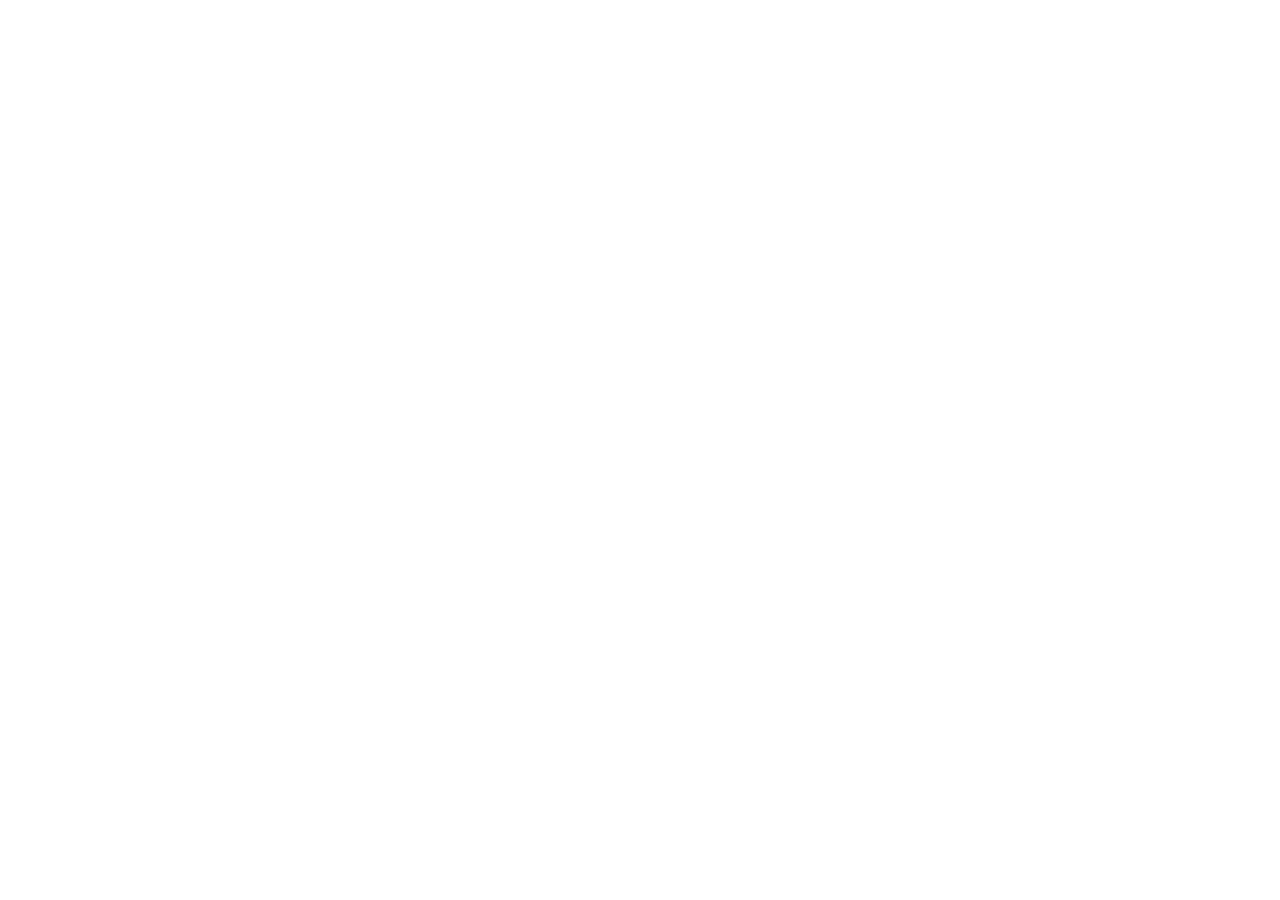
==== commit 994a991f: "Add files via upload" ====
--- a/index.html
+++ b/index.html
@@ -1,235 +1,11 @@
 <!DOCTYPE html>
 <html lang="pt-BR">
 <head>
-<meta charset="UTF-8">
-<meta name="viewport" content="width=device-width, initial-scale=1.0">
-<title>Duda Bincoleto | Vínculo e rotina para famílias que querem paz dentro de casa</title>
-<meta name="description" content="Consultoria em desenvolvimento infantil, rotina e vínculo. Pedagoga formada pela UNESP, com especializações em Colorado e Yale.">
-<meta property="og:type" content="website">
-<meta property="og:site_name" content="Duda Bincoleto">
-<meta property="og:title" content="Duda Bincoleto | Vínculo e rotina para famílias que querem paz dentro de casa">
-<meta property="og:description" content="Consultoria em desenvolvimento infantil, rotina e vínculo. Pedagoga formada pela UNESP, com especializações em Colorado e Yale.">
-<meta property="og:image" content="images/brand/og-cover.jpg">
-<meta name="twitter:card" content="summary_large_image">
-<meta name="twitter:title" content="Duda Bincoleto | Vínculo e rotina para famílias que querem paz dentro de casa">
-<meta name="twitter:description" content="Consultoria em desenvolvimento infantil, rotina e vínculo. Pedagoga formada pela UNESP, com especializações em Colorado e Yale.">
-<meta name="twitter:image" content="images/brand/og-cover.jpg">
-<link rel="icon" type="image/png" sizes="32x32" href="favicon-32.png">
-<link rel="icon" type="image/png" sizes="16x16" href="favicon-16.png">
-<link rel="apple-touch-icon" href="apple-touch-icon.png">
-<link rel="preconnect" href="https://fonts.googleapis.com">
-<link href="https://fonts.googleapis.com/css2?family=Cormorant+Garamond:ital,wght@0,300;0,400;0,600;1,300;1,400&family=Work+Sans:wght@300;400;500;600&display=swap" rel="stylesheet">
-<link rel="stylesheet" href="styles.css">
+  <meta charset="UTF-8">
+  <meta name="viewport" content="width=device-width, initial-scale=1.0">
+  <title>Painel — Duda Bincoleto</title>
 </head>
 <body>
-
-<div class="topbar">
-  <div class="wrap topbar-inner">
-    <a href="https://wa.me/12033994829" target="_blank" rel="noopener">+1 203 399 4829</a>
-    <span class="sep">•</span>
-    <a href="mailto:dbvinculoerotina@gmail.com">dbvinculoerotina@gmail.com</a>
-    <span class="spacer"></span>
-    <span>São Paulo, Brasil · Atendimento em todo o país</span>
-  </div>
-</div>
-<header class="site-header">
-  <div class="wrap">
-    <a href="index.html" class="logo">
-      <img src="images/brand/logo-badge.png" alt="Duda Bincoleto">
-      <span class="logo-text">
-        <span>Duda <em>Bincoleto</em></span>
-        <span class="logo-tagline">Vínculo &amp; Rotina</span>
-      </span>
-    </a>
-    <nav class="nav-links">
-      <a href="index.html" class="active">Início</a>
-      <a href="sobre.html">Sobre</a>
-      <a href="servicos.html">Serviços</a>
-      <a href="blog.html">Blog</a>
-      <a href="contato.html">Contato</a>
-      <a href="https://wa.me/12033994829" class="nav-cta" target="_blank" rel="noopener">Falar no WhatsApp</a>
-    </nav>
-    <button class="nav-toggle" aria-label="Abrir menu"><span></span><span></span><span></span></button>
-  </div>
-</header>
-
-<!-- HERO -->
-<section class="hero">
-  <div class="hero-bg"><img src="images/duda/baby-05-riso-cama.jpg" alt=""></div>
-  <div class="hero-overlay"></div>
-  <div class="hero-watermark"></div>
-  <div class="beam-field"><div class="beam"></div></div>
-  <div class="wrap">
-    <div class="hero-inner">
-      <div class="hero-eyebrow"><span class="eyebrow">Especialista em estrutura emocional e organização da infância</span></div>
-      <h1>Vínculo e rotina<br>para famílias que<br>querem <em>paz</em> dentro de casa.</h1>
-      <p class="hero-lede">Amor e limite não são opostos. Duda Bincoleto ajuda famílias a construir uma rotina estruturada sem abrir mão da conexão emocional, desde a gestação até os primeiros anos.</p>
-      <div class="hero-actions">
-        <a href="https://wa.me/12033994829?text=Ol%C3%A1%2C%20Duda!%20Gostaria%20de%20saber%20mais%20sobre%20seu%20trabalho." class="btn btn-primary" target="_blank" rel="noopener">Agendar conversa</a>
-        <a href="servicos.html" class="btn btn-ghost">Conhecer os serviços</a>
-      </div>
-    </div>
-  </div>
-</section>
-
-<!-- PHILOSOPHY STRIP -->
-<section class="section-tight border-b">
-  <div class="wrap">
-    <div class="highlight-box">
-      <p>"Vínculo sem estrutura gera caos. Estrutura sem vínculo gera rigidez. Afeto não exclui estrutura."</p>
-    </div>
-  </div>
-</section>
-
-<!-- WHO SHE IS -->
-<section class="section border-b">
-  <div class="wrap">
-    <div class="split">
-      <div class="split-media">
-        <div class="photo-frame">
-          <img src="images/duda/duda-02-retrato-livro.jpg" alt="Duda Bincoleto, pedagoga especialista em desenvolvimento infantil">
-        </div>
-      </div>
-      <div class="split-text">
-        <span class="eyebrow sage">Quem é Duda</span>
-        <h2 style="font-size:clamp(28px,3.6vw,40px); margin:16px 0 22px;">Rigor científico,<br>escuta humana.</h2>
-        <p class="body-text">Pedagoga formada pela UNESP de Marília, Duda estuda o desenvolvimento de bebês desde o primeiro ano da graduação: pesquisas, projetos de extensão e coautoria em capítulo de livro publicado sobre o tema.</p>
-        <p class="body-text">Intercambista nos Estados Unidos, aprofundou sua formação com especializações de nível internacional na University of Colorado Anschutz e na Yale University. Para Duda, aprender nunca para: cada cultura nova traz técnicas diferentes, e é dessa troca contínua que nasce um trabalho mais completo com as famílias.</p>
-        <a href="sobre.html" class="btn btn-ghost" style="margin-top:8px;">Conhecer a trajetória completa</a>
-      </div>
-    </div>
-  </div>
-</section>
-
-<!-- STATS -->
-<section class="section-tight warm border-b">
-  <div class="wrap">
-    <div class="stat-strip">
-      <div class="stat"><div class="num">UNESP</div><div class="label">Pedagogia · Marília</div></div>
-      <div class="stat"><div class="num">Colorado</div><div class="label">Especialização em recém-nascidos</div></div>
-      <div class="stat"><div class="num">Yale</div><div class="label">ABC da Parentalidade</div></div>
-      <div class="stat"><div class="num">Cruz Vermelha</div><div class="label">Primeiros socorros</div></div>
-    </div>
-  </div>
-</section>
-
-<!-- PILLARS -->
-<section class="section border-b">
-  <div class="wrap">
-    <div class="section-head">
-      <span class="eyebrow">O que Duda oferece</span>
-      <h2>Três formas de<br>caminhar <em>com você</em></h2>
-      <p>Do primeiro atendimento à imersão completa dentro de casa, cada família encontra o formato certo para sua fase.</p>
-    </div>
-    <div class="pillars">
-      <div class="pillar-card">
-        <div class="pillar-media"><img src="images/duda/duda-05-brinquedo.jpg" alt="Duda Bincoleto em consultoria"></div>
-        <span class="pillar-num">01</span>
-        <span class="pillar-tag">Online + Presencial</span>
-        <h3>Consultoria</h3>
-        <p>Atendimentos individuais e pacotes de acompanhamento para gestantes e famílias de 0 a 18 meses. O ponto de entrada da jornada com Duda.</p>
-      </div>
-      <div class="pillar-card dark-accent">
-        <div class="pillar-media"><img src="images/duda/baby-01-colo-vinculo.jpg" alt="Vínculo entre mãe e bebê" style="object-position:center 20%;"></div>
-        <span class="pillar-num">02</span>
-        <span class="pillar-tag">Premium · Brasil inteiro</span>
-        <h3>Imersão Residencial</h3>
-        <p>45 dias na casa da família, com protocolo completo de rotina, vínculo e estrutura emocional, além do treinamento da babá definitiva ao final.</p>
-      </div>
-      <div class="pillar-card sage">
-        <div class="pillar-media"><img src="images/duda/duda-04-retrato-brinquedos.jpg" alt="Duda Bincoleto produzindo conteúdo"></div>
-        <span class="pillar-num">03</span>
-        <span class="pillar-tag">Conteúdo</span>
-        <h3>Presença Digital</h3>
-        <p>Presença nas redes sociais, YouTube, TikTok, palestras e no blog, levando a filosofia de vínculo e rotina para além do atendimento individual.</p>
-      </div>
-    </div>
-  </div>
-</section>
-
-<!-- TESTIMONIALS -->
-<section class="section warm border-b">
-  <div class="wrap">
-    <div class="section-head">
-      <span class="eyebrow sage">Famílias atendidas</span>
-      <h2>O que dizem sobre<br>a jornada com <em>Duda</em></h2>
-    </div>
-    <div class="testi-layout">
-      <div class="photo-frame testi-photo">
-        <img src="images/duda/baby-07-recem-nascido-pai.jpg" alt="Vínculo familiar nos primeiros dias de vida">
-      </div>
-      <div class="testi-grid">
-      <div class="testi-card">
-        <div class="testi-mark"></div>
-        <div class="testi-title">"A Duda trouxe leveza para a nossa rotina."</div>
-        <p class="testi-text">Eu estava completamente perdida com os horários e o sono do meu bebê. A Duda me ajudou a entender os sinais dele e organizar uma rotina que realmente funcionasse para a nossa família. Fez muita diferença!</p>
-        <div class="testi-author">Mãe de um bebê de 2 meses</div>
-      </div>
-      <div class="testi-card">
-        <div class="testi-mark"></div>
-        <div class="testi-title">"Eu parei de me sentir tão insegura."</div>
-        <p class="testi-text">Como mãe de primeira viagem, eu tinha mil dúvidas. A Duda sempre explicava tudo de um jeito simples e sem julgamentos. Hoje me sinto muito mais segura para entender e cuidar do meu bebê.</p>
-        <div class="testi-author">Mãe de primeira viagem</div>
-      </div>
-      <div class="testi-card">
-        <div class="testi-mark"></div>
-        <div class="testi-title">"Finalmente conseguimos dormir melhor!"</div>
-        <p class="testi-text">Estávamos exaustos e não sabíamos mais o que fazer. Com as orientações da Duda, conseguimos organizar os horários e melhorar muito o sono do nosso bebê. Foi um alívio para toda a família!</p>
-        <div class="testi-author">Pais de um bebê de 4 meses</div>
-      </div>
-      </div>
-    </div>
-  </div>
-</section>
-
-<!-- CTA BAND -->
-<section class="cta-band dark">
-  <div class="beam-field"><div class="beam"></div></div>
-  <div class="wrap-narrow">
-    <h2 style="color:var(--gold-light);">"Para quem quer um farol, alguém que te traga de volta à terra firme."</h2>
-    <a href="https://wa.me/12033994829?text=Ol%C3%A1%2C%20Duda!%20Gostaria%20de%20saber%20mais%20sobre%20seu%20trabalho." class="btn btn-primary" target="_blank" rel="noopener">Conversar com Duda</a>
-  </div>
-</section>
-
-<footer class="site-footer">
-  <div class="wrap">
-    <div class="footer-top">
-      <div>
-        <div class="footer-logo">Duda <em>Bincoleto</em></div>
-        <p class="footer-tagline">Especialista em estrutura emocional e organização da infância.</p>
-      </div>
-      <div class="footer-col">
-        <h5>Navegação</h5>
-        <a href="index.html">Início</a>
-        <a href="sobre.html">Sobre</a>
-        <a href="servicos.html">Serviços</a>
-        <a href="blog.html">Blog</a>
-        <a href="contato.html">Contato</a>
-      </div>
-      <div class="footer-col">
-        <h5>Contato</h5>
-        <a href="https://wa.me/12033994829" target="_blank" rel="noopener">+1 203 399 4829</a>
-        <a href="mailto:dbvinculoerotina@gmail.com">dbvinculoerotina@gmail.com</a>
-        <p>São Paulo, Brasil</p>
-      </div>
-    </div>
-    <div class="footer-seals">
-      <div class="footer-seal"><span class="fs-ring">U</span><span class="fs-name">UNESP Marília<br>Pedagogia</span></div>
-      <div class="footer-seal"><span class="fs-ring">C</span><span class="fs-name">Univ. of Colorado<br>Anschutz</span></div>
-      <div class="footer-seal"><span class="fs-ring">Y</span><span class="fs-name">Yale University<br>Parentalidade</span></div>
-      <div class="footer-seal"><span class="fs-ring">CV</span><span class="fs-name">Cruz Vermelha<br>Primeiros Socorros</span></div>
-    </div>
-    <div class="footer-bottom">
-      <span>© 2026 Duda Bincoleto. Todos os direitos reservados.</span>
-      <a href="privacidade.html" style="color:inherit;">Política de Privacidade</a>
-    </div>
-  </div>
-</footer>
-
-<a href="https://wa.me/12033994829?text=Ol%C3%A1%2C%20Duda!%20Gostaria%20de%20saber%20mais%20sobre%20seu%20trabalho." class="whatsapp-float" target="_blank" rel="noopener" aria-label="Falar no WhatsApp">
-  <svg viewBox="0 0 24 24" fill="none"><path d="M17.6 6.32A7.85 7.85 0 0 0 12.05 4a7.94 7.94 0 0 0-6.9 11.9L4 20l4.2-1.1a7.9 7.9 0 0 0 3.8 1h.03a7.94 7.94 0 0 0 5.6-13.58ZM12.05 18.4h-.02a6.6 6.6 0 0 1-3.36-.92l-.24-.14-2.5.66.67-2.44-.16-.25a6.6 6.6 0 0 1 10.2-8.2 6.55 6.55 0 0 1 1.94 4.67 6.6 6.6 0 0 1-6.53 6.62Zm3.6-4.94c-.2-.1-1.17-.58-1.35-.64-.18-.07-.31-.1-.45.1-.13.2-.5.64-.62.77-.11.13-.23.14-.42.05-.2-.1-.83-.3-1.58-.98a5.9 5.9 0 0 1-1.1-1.36c-.11-.2 0-.3.09-.4.1-.1.2-.23.3-.35.1-.11.13-.2.2-.32.06-.13.03-.24-.02-.34-.05-.1-.45-1.08-.62-1.48-.16-.39-.33-.33-.45-.34h-.38c-.13 0-.34.05-.52.24-.18.2-.68.66-.68 1.6s.7 1.87.8 2c.1.13 1.37 2.1 3.33 2.94.46.2.83.32 1.11.41.47.15.9.13 1.24.08.38-.06 1.17-.48 1.33-.94.17-.46.17-.86.12-.94-.05-.09-.18-.14-.38-.24Z" fill="white"/></svg>
-</a>
-
-<script src="script.js"></script>
+  <script src="https://unpkg.com/decap-cms@^3.0.0/dist/decap-cms.js"></script>
 </body>
 </html>
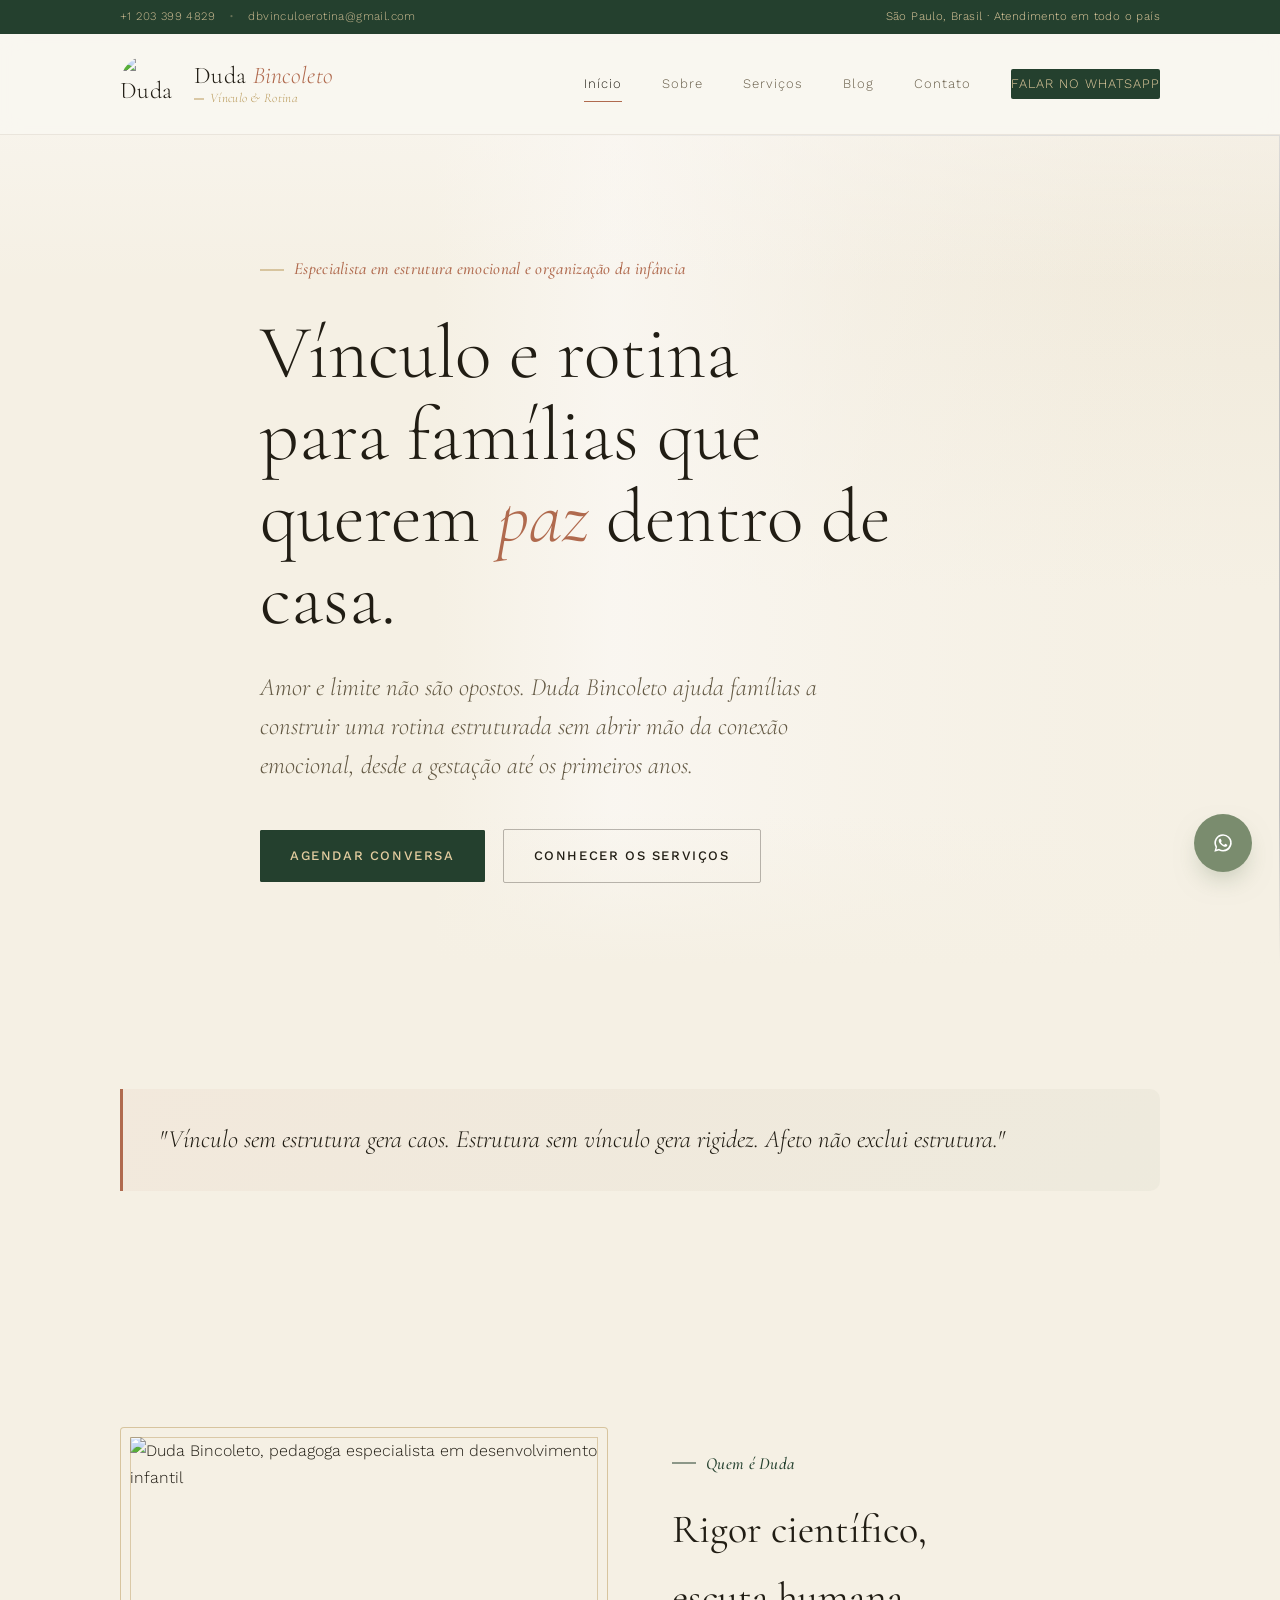
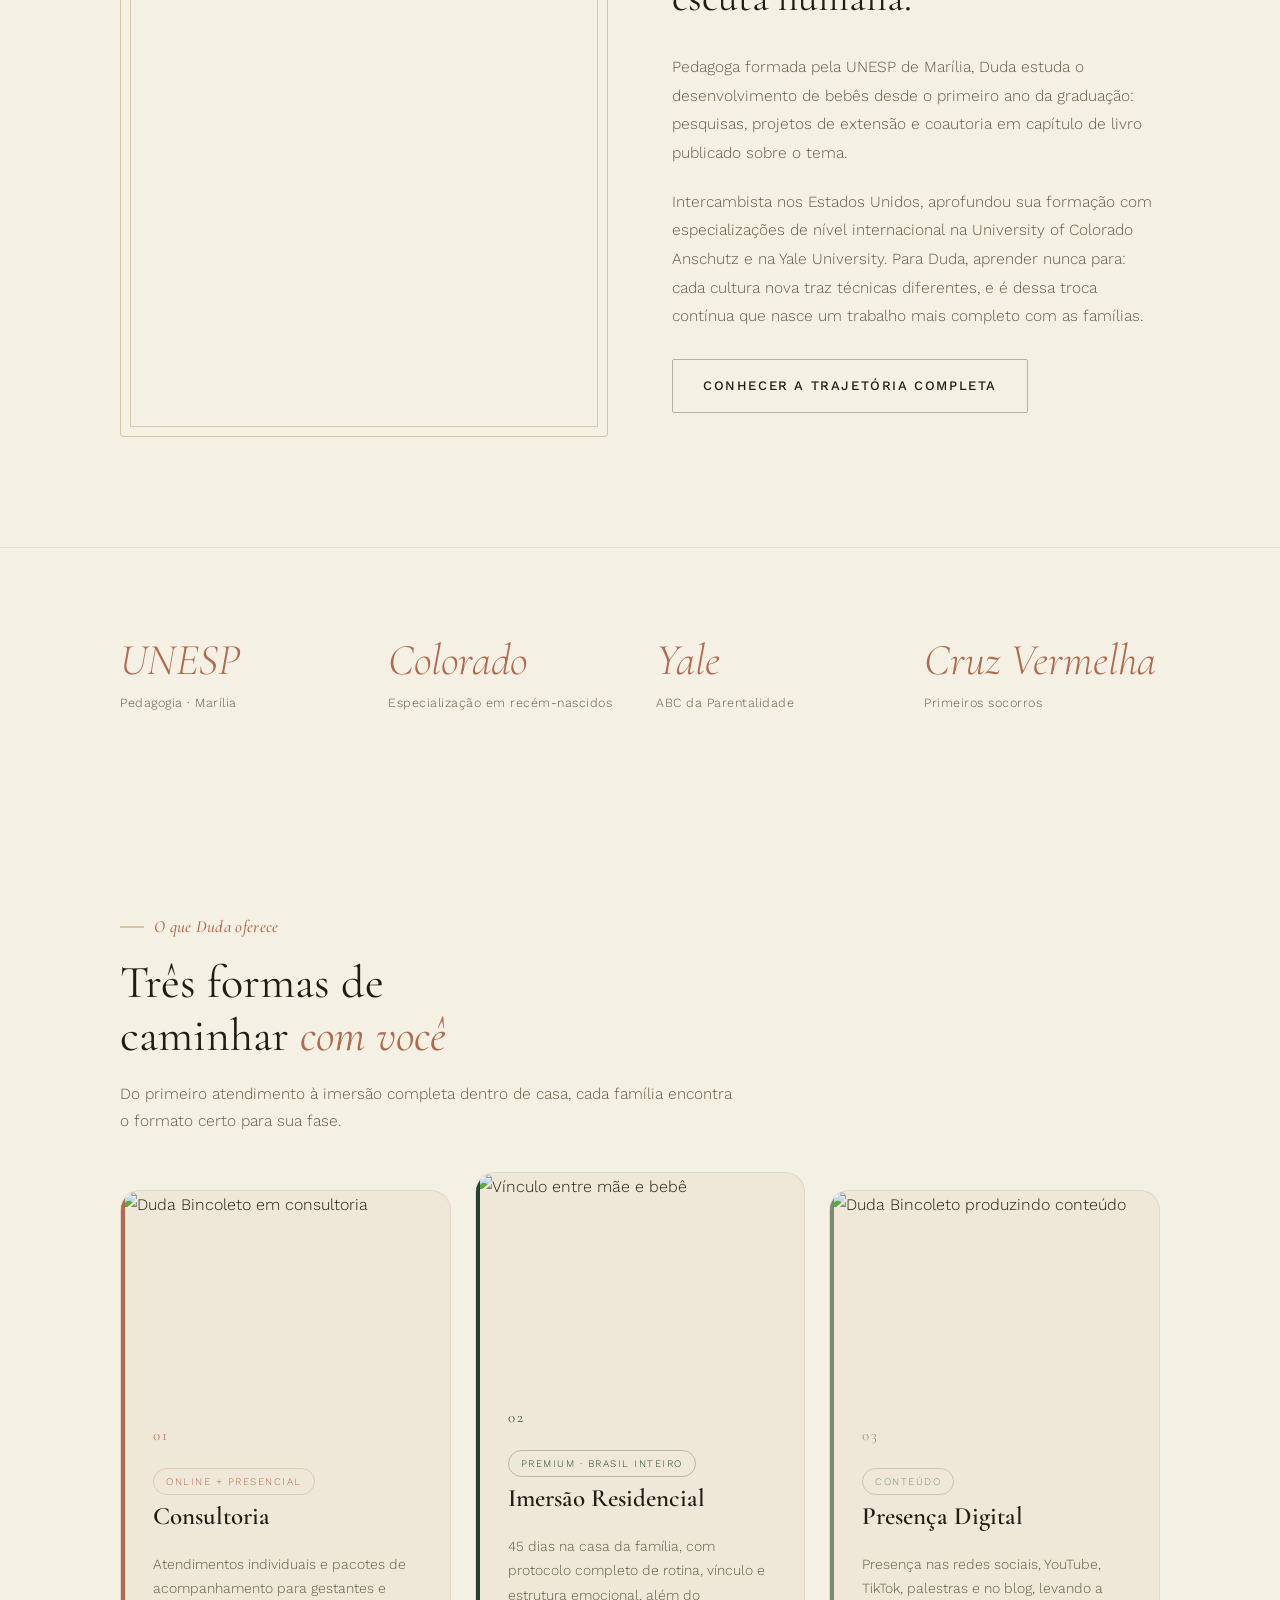
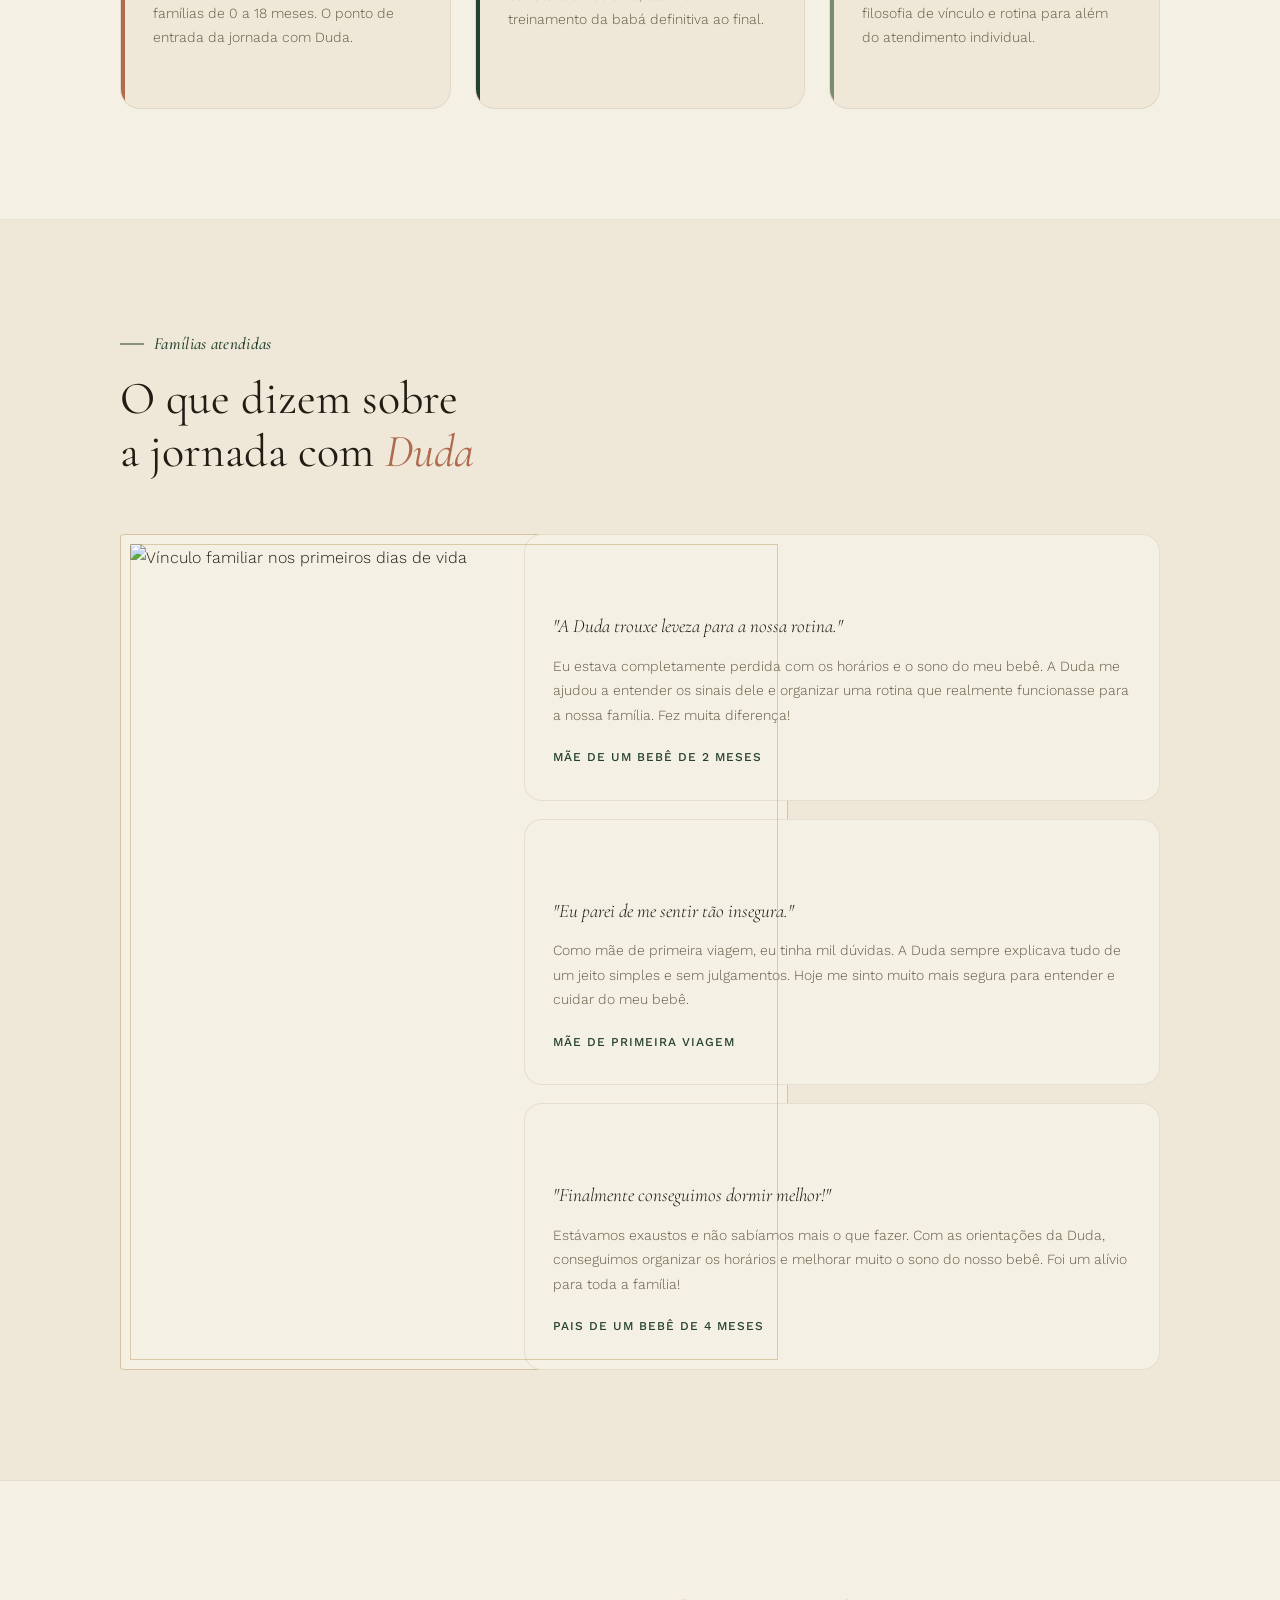
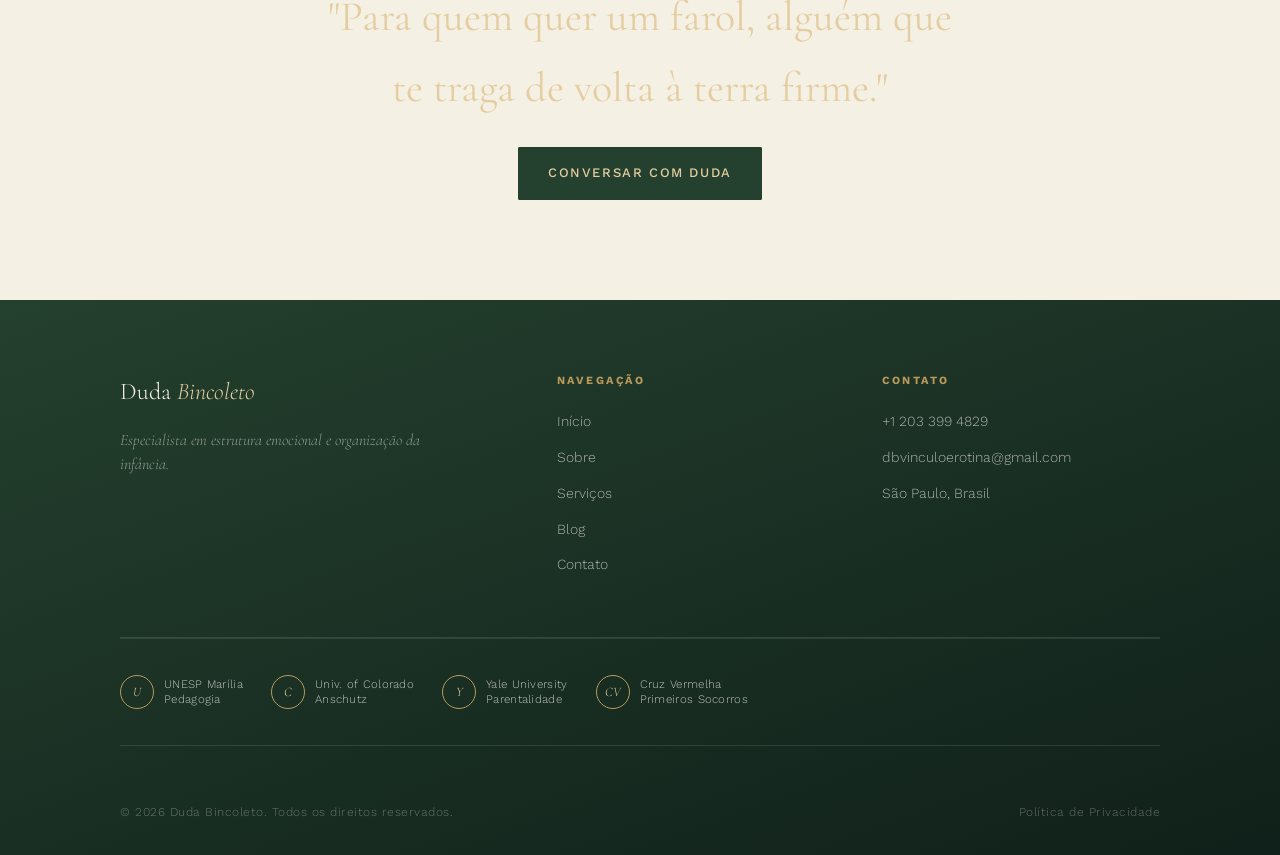
==== commit d3e1fdfb: "Add files via upload" ====
--- a/index.html
+++ b/index.html
@@ -1,11 +1,235 @@
 <!DOCTYPE html>
 <html lang="pt-BR">
 <head>
-  <meta charset="UTF-8">
-  <meta name="viewport" content="width=device-width, initial-scale=1.0">
-  <title>Painel — Duda Bincoleto</title>
+<meta charset="UTF-8">
+<meta name="viewport" content="width=device-width, initial-scale=1.0">
+<title>Duda Bincoleto | Vínculo e rotina para famílias que querem paz dentro de casa</title>
+<meta name="description" content="Consultoria em desenvolvimento infantil, rotina e vínculo. Pedagoga formada pela UNESP, com especializações em Colorado e Yale.">
+<meta property="og:type" content="website">
+<meta property="og:site_name" content="Duda Bincoleto">
+<meta property="og:title" content="Duda Bincoleto | Vínculo e rotina para famílias que querem paz dentro de casa">
+<meta property="og:description" content="Consultoria em desenvolvimento infantil, rotina e vínculo. Pedagoga formada pela UNESP, com especializações em Colorado e Yale.">
+<meta property="og:image" content="images/og-cover.jpg">
+<meta name="twitter:card" content="summary_large_image">
+<meta name="twitter:title" content="Duda Bincoleto | Vínculo e rotina para famílias que querem paz dentro de casa">
+<meta name="twitter:description" content="Consultoria em desenvolvimento infantil, rotina e vínculo. Pedagoga formada pela UNESP, com especializações em Colorado e Yale.">
+<meta name="twitter:image" content="images/og-cover.jpg">
+<link rel="icon" type="image/png" sizes="32x32" href="favicon-32.png">
+<link rel="icon" type="image/png" sizes="16x16" href="favicon-16.png">
+<link rel="apple-touch-icon" href="apple-touch-icon.png">
+<link rel="preconnect" href="https://fonts.googleapis.com">
+<link href="https://fonts.googleapis.com/css2?family=Cormorant+Garamond:ital,wght@0,300;0,400;0,600;1,300;1,400&family=Work+Sans:wght@300;400;500;600&display=swap" rel="stylesheet">
+<link rel="stylesheet" href="styles.css">
 </head>
 <body>
-  <script src="https://unpkg.com/decap-cms@^3.0.0/dist/decap-cms.js"></script>
+
+<div class="topbar">
+  <div class="wrap topbar-inner">
+    <a href="https://wa.me/12033994829" target="_blank" rel="noopener">+1 203 399 4829</a>
+    <span class="sep">•</span>
+    <a href="mailto:dbvinculoerotina@gmail.com">dbvinculoerotina@gmail.com</a>
+    <span class="spacer"></span>
+    <span>São Paulo, Brasil · Atendimento em todo o país</span>
+  </div>
+</div>
+<header class="site-header">
+  <div class="wrap">
+    <a href="index.html" class="logo">
+      <img src="images/logo-badge.png" alt="Duda Bincoleto">
+      <span class="logo-text">
+        <span>Duda <em>Bincoleto</em></span>
+        <span class="logo-tagline">Vínculo &amp; Rotina</span>
+      </span>
+    </a>
+    <nav class="nav-links">
+      <a href="index.html" class="active">Início</a>
+      <a href="sobre.html">Sobre</a>
+      <a href="servicos.html">Serviços</a>
+      <a href="blog.html">Blog</a>
+      <a href="contato.html">Contato</a>
+      <a href="https://wa.me/12033994829" class="nav-cta" target="_blank" rel="noopener">Falar no WhatsApp</a>
+    </nav>
+    <button class="nav-toggle" aria-label="Abrir menu"><span></span><span></span><span></span></button>
+  </div>
+</header>
+
+<!-- HERO -->
+<section class="hero">
+  <div class="hero-bg"><img src="images/baby-05-riso-cama.jpg" alt=""></div>
+  <div class="hero-overlay"></div>
+  <div class="hero-watermark"></div>
+  <div class="beam-field"><div class="beam"></div></div>
+  <div class="wrap">
+    <div class="hero-inner">
+      <div class="hero-eyebrow"><span class="eyebrow">Especialista em estrutura emocional e organização da infância</span></div>
+      <h1>Vínculo e rotina<br>para famílias que<br>querem <em>paz</em> dentro de casa.</h1>
+      <p class="hero-lede">Amor e limite não são opostos. Duda Bincoleto ajuda famílias a construir uma rotina estruturada sem abrir mão da conexão emocional, desde a gestação até os primeiros anos.</p>
+      <div class="hero-actions">
+        <a href="https://wa.me/12033994829?text=Ol%C3%A1%2C%20Duda!%20Gostaria%20de%20saber%20mais%20sobre%20seu%20trabalho." class="btn btn-primary" target="_blank" rel="noopener">Agendar conversa</a>
+        <a href="servicos.html" class="btn btn-ghost">Conhecer os serviços</a>
+      </div>
+    </div>
+  </div>
+</section>
+
+<!-- PHILOSOPHY STRIP -->
+<section class="section-tight border-b">
+  <div class="wrap">
+    <div class="highlight-box">
+      <p>"Vínculo sem estrutura gera caos. Estrutura sem vínculo gera rigidez. Afeto não exclui estrutura."</p>
+    </div>
+  </div>
+</section>
+
+<!-- WHO SHE IS -->
+<section class="section border-b">
+  <div class="wrap">
+    <div class="split">
+      <div class="split-media">
+        <div class="photo-frame">
+          <img src="images/duda-02-retrato-livro.jpg" alt="Duda Bincoleto, pedagoga especialista em desenvolvimento infantil">
+        </div>
+      </div>
+      <div class="split-text">
+        <span class="eyebrow sage">Quem é Duda</span>
+        <h2 style="font-size:clamp(28px,3.6vw,40px); margin:16px 0 22px;">Rigor científico,<br>escuta humana.</h2>
+        <p class="body-text">Pedagoga formada pela UNESP de Marília, Duda estuda o desenvolvimento de bebês desde o primeiro ano da graduação: pesquisas, projetos de extensão e coautoria em capítulo de livro publicado sobre o tema.</p>
+        <p class="body-text">Intercambista nos Estados Unidos, aprofundou sua formação com especializações de nível internacional na University of Colorado Anschutz e na Yale University. Para Duda, aprender nunca para: cada cultura nova traz técnicas diferentes, e é dessa troca contínua que nasce um trabalho mais completo com as famílias.</p>
+        <a href="sobre.html" class="btn btn-ghost" style="margin-top:8px;">Conhecer a trajetória completa</a>
+      </div>
+    </div>
+  </div>
+</section>
+
+<!-- STATS -->
+<section class="section-tight warm border-b">
+  <div class="wrap">
+    <div class="stat-strip">
+      <div class="stat"><div class="num">UNESP</div><div class="label">Pedagogia · Marília</div></div>
+      <div class="stat"><div class="num">Colorado</div><div class="label">Especialização em recém-nascidos</div></div>
+      <div class="stat"><div class="num">Yale</div><div class="label">ABC da Parentalidade</div></div>
+      <div class="stat"><div class="num">Cruz Vermelha</div><div class="label">Primeiros socorros</div></div>
+    </div>
+  </div>
+</section>
+
+<!-- PILLARS -->
+<section class="section border-b">
+  <div class="wrap">
+    <div class="section-head">
+      <span class="eyebrow">O que Duda oferece</span>
+      <h2>Três formas de<br>caminhar <em>com você</em></h2>
+      <p>Do primeiro atendimento à imersão completa dentro de casa, cada família encontra o formato certo para sua fase.</p>
+    </div>
+    <div class="pillars">
+      <div class="pillar-card">
+        <div class="pillar-media"><img src="images/duda-05-brinquedo.jpg" alt="Duda Bincoleto em consultoria"></div>
+        <span class="pillar-num">01</span>
+        <span class="pillar-tag">Online + Presencial</span>
+        <h3>Consultoria</h3>
+        <p>Atendimentos individuais e pacotes de acompanhamento para gestantes e famílias de 0 a 18 meses. O ponto de entrada da jornada com Duda.</p>
+      </div>
+      <div class="pillar-card dark-accent">
+        <div class="pillar-media"><img src="images/baby-01-colo-vinculo.jpg" alt="Vínculo entre mãe e bebê" style="object-position:center 20%;"></div>
+        <span class="pillar-num">02</span>
+        <span class="pillar-tag">Premium · Brasil inteiro</span>
+        <h3>Imersão Residencial</h3>
+        <p>45 dias na casa da família, com protocolo completo de rotina, vínculo e estrutura emocional, além do treinamento da babá definitiva ao final.</p>
+      </div>
+      <div class="pillar-card sage">
+        <div class="pillar-media"><img src="images/duda-04-retrato-brinquedos.jpg" alt="Duda Bincoleto produzindo conteúdo"></div>
+        <span class="pillar-num">03</span>
+        <span class="pillar-tag">Conteúdo</span>
+        <h3>Presença Digital</h3>
+        <p>Presença nas redes sociais, YouTube, TikTok, palestras e no blog, levando a filosofia de vínculo e rotina para além do atendimento individual.</p>
+      </div>
+    </div>
+  </div>
+</section>
+
+<!-- TESTIMONIALS -->
+<section class="section warm border-b">
+  <div class="wrap">
+    <div class="section-head">
+      <span class="eyebrow sage">Famílias atendidas</span>
+      <h2>O que dizem sobre<br>a jornada com <em>Duda</em></h2>
+    </div>
+    <div class="testi-layout">
+      <div class="photo-frame testi-photo">
+        <img src="images/baby-07-recem-nascido-pai.jpg" alt="Vínculo familiar nos primeiros dias de vida">
+      </div>
+      <div class="testi-grid">
+      <div class="testi-card">
+        <div class="testi-mark"></div>
+        <div class="testi-title">"A Duda trouxe leveza para a nossa rotina."</div>
+        <p class="testi-text">Eu estava completamente perdida com os horários e o sono do meu bebê. A Duda me ajudou a entender os sinais dele e organizar uma rotina que realmente funcionasse para a nossa família. Fez muita diferença!</p>
+        <div class="testi-author">Mãe de um bebê de 2 meses</div>
+      </div>
+      <div class="testi-card">
+        <div class="testi-mark"></div>
+        <div class="testi-title">"Eu parei de me sentir tão insegura."</div>
+        <p class="testi-text">Como mãe de primeira viagem, eu tinha mil dúvidas. A Duda sempre explicava tudo de um jeito simples e sem julgamentos. Hoje me sinto muito mais segura para entender e cuidar do meu bebê.</p>
+        <div class="testi-author">Mãe de primeira viagem</div>
+      </div>
+      <div class="testi-card">
+        <div class="testi-mark"></div>
+        <div class="testi-title">"Finalmente conseguimos dormir melhor!"</div>
+        <p class="testi-text">Estávamos exaustos e não sabíamos mais o que fazer. Com as orientações da Duda, conseguimos organizar os horários e melhorar muito o sono do nosso bebê. Foi um alívio para toda a família!</p>
+        <div class="testi-author">Pais de um bebê de 4 meses</div>
+      </div>
+      </div>
+    </div>
+  </div>
+</section>
+
+<!-- CTA BAND -->
+<section class="cta-band dark">
+  <div class="beam-field"><div class="beam"></div></div>
+  <div class="wrap-narrow">
+    <h2 style="color:var(--gold-light);">"Para quem quer um farol, alguém que te traga de volta à terra firme."</h2>
+    <a href="https://wa.me/12033994829?text=Ol%C3%A1%2C%20Duda!%20Gostaria%20de%20saber%20mais%20sobre%20seu%20trabalho." class="btn btn-primary" target="_blank" rel="noopener">Conversar com Duda</a>
+  </div>
+</section>
+
+<footer class="site-footer">
+  <div class="wrap">
+    <div class="footer-top">
+      <div>
+        <div class="footer-logo">Duda <em>Bincoleto</em></div>
+        <p class="footer-tagline">Especialista em estrutura emocional e organização da infância.</p>
+      </div>
+      <div class="footer-col">
+        <h5>Navegação</h5>
+        <a href="index.html">Início</a>
+        <a href="sobre.html">Sobre</a>
+        <a href="servicos.html">Serviços</a>
+        <a href="blog.html">Blog</a>
+        <a href="contato.html">Contato</a>
+      </div>
+      <div class="footer-col">
+        <h5>Contato</h5>
+        <a href="https://wa.me/12033994829" target="_blank" rel="noopener">+1 203 399 4829</a>
+        <a href="mailto:dbvinculoerotina@gmail.com">dbvinculoerotina@gmail.com</a>
+        <p>São Paulo, Brasil</p>
+      </div>
+    </div>
+    <div class="footer-seals">
+      <div class="footer-seal"><span class="fs-ring">U</span><span class="fs-name">UNESP Marília<br>Pedagogia</span></div>
+      <div class="footer-seal"><span class="fs-ring">C</span><span class="fs-name">Univ. of Colorado<br>Anschutz</span></div>
+      <div class="footer-seal"><span class="fs-ring">Y</span><span class="fs-name">Yale University<br>Parentalidade</span></div>
+      <div class="footer-seal"><span class="fs-ring">CV</span><span class="fs-name">Cruz Vermelha<br>Primeiros Socorros</span></div>
+    </div>
+    <div class="footer-bottom">
+      <span>© 2026 Duda Bincoleto. Todos os direitos reservados.</span>
+      <a href="privacidade.html" style="color:inherit;">Política de Privacidade</a>
+    </div>
+  </div>
+</footer>
+
+<a href="https://wa.me/12033994829?text=Ol%C3%A1%2C%20Duda!%20Gostaria%20de%20saber%20mais%20sobre%20seu%20trabalho." class="whatsapp-float" target="_blank" rel="noopener" aria-label="Falar no WhatsApp">
+  <svg viewBox="0 0 24 24" fill="none"><path d="M17.6 6.32A7.85 7.85 0 0 0 12.05 4a7.94 7.94 0 0 0-6.9 11.9L4 20l4.2-1.1a7.9 7.9 0 0 0 3.8 1h.03a7.94 7.94 0 0 0 5.6-13.58ZM12.05 18.4h-.02a6.6 6.6 0 0 1-3.36-.92l-.24-.14-2.5.66.67-2.44-.16-.25a6.6 6.6 0 0 1 10.2-8.2 6.55 6.55 0 0 1 1.94 4.67 6.6 6.6 0 0 1-6.53 6.62Zm3.6-4.94c-.2-.1-1.17-.58-1.35-.64-.18-.07-.31-.1-.45.1-.13.2-.5.64-.62.77-.11.13-.23.14-.42.05-.2-.1-.83-.3-1.58-.98a5.9 5.9 0 0 1-1.1-1.36c-.11-.2 0-.3.09-.4.1-.1.2-.23.3-.35.1-.11.13-.2.2-.32.06-.13.03-.24-.02-.34-.05-.1-.45-1.08-.62-1.48-.16-.39-.33-.33-.45-.34h-.38c-.13 0-.34.05-.52.24-.18.2-.68.66-.68 1.6s.7 1.87.8 2c.1.13 1.37 2.1 3.33 2.94.46.2.83.32 1.11.41.47.15.9.13 1.24.08.38-.06 1.17-.48 1.33-.94.17-.46.17-.86.12-.94-.05-.09-.18-.14-.38-.24Z" fill="white"/></svg>
+</a>
+
+<script src="script.js"></script>
 </body>
 </html>
--- a/styles.css
+++ b/styles.css
@@ -0,0 +1,1002 @@
+/* ==========================================================================
+   Duda Bincoleto — Design System
+   Palette: cream / terracotta / sage — warm, pedagogical, grounded
+   Signature motif: the lighthouse beam ("farol") — from the brand's own
+   positioning: "alguém que os traga de volta à terra firme"
+   ========================================================================== */
+
+:root {
+  --cream: #F5F0E4;
+  --warm-white: #EFE8D8;
+  --terracotta: #B06A4E;
+  --terracotta-light: #D4927C;
+  --sage: #7A8C6E;
+  --sage-light: #A3B594;
+  --dark: #211D14;
+  --mid: #635944;
+  --light-mid: #A89880;
+  --accent: #E8C4A0;
+
+  /* Brand colors — sampled directly from the logo */
+  --forest: #24402E;
+  --forest-deep: #10201A;
+  --gold: #B99A5B;
+  --gold-light: #E4CDA0;
+
+  --serif: 'Cormorant Garamond', serif;
+  --sans: 'Work Sans', sans-serif;
+
+  --container: 1120px;
+  --container-narrow: 780px;
+}
+
+* { margin: 0; padding: 0; box-sizing: border-box; }
+
+html { scroll-behavior: smooth; }
+
+body {
+  background-color: var(--cream);
+  background-image:
+    radial-gradient(rgba(33,29,20,0.05) 0.6px, transparent 0.6px);
+  background-size: 14px 14px;
+  color: var(--dark);
+  font-family: var(--sans);
+  font-weight: 300;
+  line-height: 1.7;
+  -webkit-font-smoothing: antialiased;
+}
+
+a { color: inherit; text-decoration: none; }
+img { max-width: 100%; display: block; }
+ul { list-style: none; }
+
+:focus-visible {
+  outline: 2px solid var(--terracotta);
+  outline-offset: 3px;
+}
+
+@media (prefers-reduced-motion: reduce) {
+  *, *::before, *::after {
+    animation-duration: 0.01ms !important;
+    animation-iteration-count: 1 !important;
+    transition-duration: 0.01ms !important;
+    scroll-behavior: auto !important;
+  }
+}
+
+.wrap { max-width: var(--container); margin: 0 auto; padding: 0 40px; }
+.wrap-narrow { max-width: var(--container-narrow); margin: 0 auto; padding: 0 40px; }
+
+/* ---------- Utility type ---------- */
+.eyebrow {
+  font-family: var(--serif);
+  font-style: italic;
+  font-size: 17px;
+  font-weight: 500;
+  letter-spacing: 0.3px;
+  color: var(--terracotta);
+  position: relative;
+  padding-left: 34px;
+}
+.eyebrow::before {
+  content: '';
+  position: absolute;
+  left: 0; top: 50%;
+  width: 24px; height: 1px;
+  background: var(--gold);
+  transform: translateY(-50%);
+}
+.eyebrow.sage { color: var(--forest); }
+.eyebrow.sage::before { background: var(--forest); }
+
+h1, h2, h3 { font-family: var(--serif); font-weight: 400; color: var(--dark); }
+em { font-style: italic; color: var(--terracotta); }
+
+/* ==========================================================================
+   HEADER / NAV
+   ========================================================================== */
+.topbar {
+  background: var(--forest);
+  color: var(--gold-light);
+}
+.topbar-inner {
+  display: flex;
+  align-items: center;
+  gap: 14px;
+  height: 34px;
+  font-size: 11.5px;
+  letter-spacing: 0.4px;
+}
+.topbar-inner a { color: var(--gold-light); opacity: 0.9; transition: opacity 0.2s ease; }
+.topbar-inner a:hover { opacity: 1; }
+.topbar-inner .sep { opacity: 0.35; }
+.topbar-inner .spacer { flex: 1; }
+@media (max-width: 760px) { .topbar { display: none; } }
+
+.site-header {
+  position: sticky;
+  top: 0;
+  z-index: 100;
+  background: rgba(250, 247, 242, 0.88);
+  backdrop-filter: blur(10px);
+  border-bottom: 1px solid rgba(168, 152, 128, 0.18);
+}
+.site-header .wrap {
+  display: flex;
+  align-items: center;
+  justify-content: space-between;
+  height: 100px;
+}
+.logo {
+  font-family: var(--serif);
+  font-size: 24px;
+  letter-spacing: 0.3px;
+  color: var(--dark);
+  display: flex;
+  align-items: center;
+  gap: 16px;
+}
+.logo img { width: 58px; height: 58px; border-radius: 50%; flex-shrink: 0; }
+.logo em { font-style: italic; color: var(--terracotta); font-size: 24px; }
+.logo-text { display: flex; flex-direction: column; line-height: 1.15; }
+.logo-tagline {
+  font-family: var(--serif);
+  font-style: italic;
+  font-size: 13px;
+  color: var(--gold);
+  letter-spacing: 0.3px;
+  margin-top: 2px;
+  position: relative;
+  padding-left: 16px;
+}
+.logo-tagline::before {
+  content: '';
+  position: absolute;
+  left: 0; top: 50%;
+  width: 10px; height: 1px;
+  background: var(--gold);
+  transform: translateY(-50%);
+}
+@media (max-width: 640px) {
+  .site-header .wrap { height: 80px; }
+  .logo img { width: 46px; height: 46px; }
+  .logo { font-size: 19px; gap: 12px; }
+  .logo em { font-size: 19px; }
+  .logo-tagline { display: none; }
+}
+
+.nav-links {
+  display: flex;
+  align-items: center;
+  gap: 40px;
+}
+.nav-links a {
+  font-size: 13px;
+  letter-spacing: 1px;
+  color: var(--mid);
+  position: relative;
+  padding: 4px 0;
+  transition: color 0.25s ease;
+}
+.nav-links a:hover { color: var(--terracotta); }
+.nav-links a.active { color: var(--dark); }
+.nav-links a.active::after {
+  content: '';
+  position: absolute;
+  left: 0; right: 0; bottom: -3px;
+  height: 1px;
+  background: var(--terracotta);
+}
+.nav-cta {
+  background: var(--forest);
+  color: var(--gold-light) !important;
+  padding: 11px 22px;
+  border-radius: 2px;
+  font-size: 12px;
+  letter-spacing: 1.2px;
+  text-transform: uppercase;
+  display: inline-flex;
+  align-items: center;
+  gap: 8px;
+  transition: background 0.25s ease, transform 0.25s ease;
+}
+.nav-cta:hover { background: var(--forest-deep); transform: translateY(-1px); }
+
+.nav-toggle {
+  display: none;
+  background: none;
+  border: none;
+  cursor: pointer;
+  width: 32px;
+  height: 24px;
+  position: relative;
+}
+.nav-toggle span {
+  position: absolute;
+  left: 0; right: 0;
+  height: 1.5px;
+  background: var(--dark);
+  transition: transform 0.3s ease, opacity 0.3s ease;
+}
+.nav-toggle span:nth-child(1) { top: 2px; }
+.nav-toggle span:nth-child(2) { top: 11px; }
+.nav-toggle span:nth-child(3) { top: 20px; }
+.nav-toggle.open span:nth-child(1) { transform: translateY(9px) rotate(45deg); }
+.nav-toggle.open span:nth-child(2) { opacity: 0; }
+.nav-toggle.open span:nth-child(3) { transform: translateY(-9px) rotate(-45deg); }
+
+@media (max-width: 860px) {
+  .nav-links {
+    position: fixed;
+    top: 80px; left: 0; right: 0;
+    background: var(--cream);
+    flex-direction: column;
+    align-items: flex-start;
+    gap: 0;
+    padding: 8px 40px 28px;
+    border-bottom: 1px solid rgba(168,152,128,0.18);
+    transform: translateY(-8px);
+    opacity: 0;
+    pointer-events: none;
+    transition: transform 0.25s ease, opacity 0.25s ease;
+  }
+  .nav-links.open {
+    transform: translateY(0);
+    opacity: 1;
+    pointer-events: auto;
+  }
+  .nav-links a { width: 100%; padding: 14px 0; border-bottom: 1px solid rgba(168,152,128,0.12); }
+  .nav-cta { margin-top: 16px; }
+  .nav-toggle { display: block; }
+}
+
+/* ==========================================================================
+   CREDENTIAL BADGES
+   ========================================================================== */
+.badge-row {
+  display: flex;
+  flex-wrap: wrap;
+  gap: 36px;
+  margin: 36px 0 12px;
+  align-items: flex-start;
+}
+.cred-seal { display: flex; flex-direction: column; align-items: center; width: 130px; text-align: center; }
+.cred-seal .seal-ring {
+  width: 78px; height: 78px;
+  border-radius: 50%;
+  border: 1px solid var(--gold);
+  outline: 1px solid var(--gold);
+  outline-offset: 3px;
+  display: flex; align-items: center; justify-content: center;
+  background: var(--forest);
+  margin-bottom: 14px;
+  position: relative;
+}
+.cred-seal .seal-ring::before {
+  content: '';
+  position: absolute;
+  inset: 8px;
+  border: 1px solid rgba(228,205,160,0.35);
+  border-radius: 50%;
+}
+.cred-seal .seal-initial {
+  font-family: var(--serif);
+  font-style: italic;
+  font-size: 27px;
+  color: var(--gold-light);
+}
+.cred-seal .seal-name { font-size: 12.5px; font-weight: 500; color: var(--dark); letter-spacing: 0.2px; line-height: 1.3; }
+.cred-seal .seal-detail { font-size: 10px; color: var(--mid); letter-spacing: 1px; text-transform: uppercase; margin-top: 4px; line-height: 1.4; }
+
+/* ==========================================================================
+   404
+   ========================================================================== */
+.error-page {
+  min-height: 70vh;
+  display: flex;
+  flex-direction: column;
+  align-items: center;
+  justify-content: center;
+  text-align: center;
+  padding: 80px 40px;
+}
+.error-code {
+  font-family: var(--serif);
+  font-style: italic;
+  font-size: clamp(80px, 14vw, 160px);
+  color: var(--gold);
+  line-height: 1;
+  opacity: 0.5;
+}
+
+/* ==========================================================================
+   AMBIENCE STRIP
+   ========================================================================== */
+.ambience-strip { display: grid; grid-template-columns: repeat(3, 1fr); gap: 20px; margin-top: 8px; }
+@media (max-width: 760px) { .ambience-strip { grid-template-columns: 1fr; } }
+.ambience-frame { border-radius: 16px; overflow: hidden; aspect-ratio: 4/5; border: 1px solid rgba(168,152,128,0.2); }
+.ambience-frame img { width: 100%; height: 100%; object-fit: cover; }
+
+/* ==========================================================================
+   TESTIMONIALS
+   ========================================================================== */
+.testi-layout { display: grid; grid-template-columns: 0.85fr 1.5fr; gap: 44px; align-items: stretch; margin-top: 8px; }
+@media (max-width: 900px) { .testi-layout { grid-template-columns: 1fr; } }
+.testi-photo { min-height: 320px; aspect-ratio: unset; height: 100%; }
+.testi-grid { display: flex; flex-direction: column; gap: 18px; }
+@media (max-width: 900px) { .testi-grid { grid-template-columns: 1fr; } }
+.testi-card {
+  background: var(--cream);
+  border: 1px solid rgba(168,152,128,0.2);
+  border-radius: 18px;
+  padding: 32px 28px;
+  position: relative;
+}
+.testi-mark {
+  width: 30px; height: 30px;
+  background: url('images/arc-motif.svg') center / contain no-repeat;
+  margin-bottom: 16px;
+  opacity: 0.85;
+}
+.testi-title { font-family: var(--serif); font-size: 19px; font-style: italic; color: var(--dark); margin-bottom: 14px; line-height: 1.4; }
+.testi-text { font-size: 14px; color: var(--mid); line-height: 1.75; margin-bottom: 20px; }
+.testi-author { font-size: 12px; letter-spacing: 1px; text-transform: uppercase; color: var(--forest); font-weight: 500; }
+
+/* ==========================================================================
+   LIGHTHOUSE BEAM — signature motif
+   A slow-rotating soft beam of light, used sparingly (hero + section breaks)
+   ========================================================================== */
+.beam-field {
+  position: absolute;
+  inset: 0;
+  overflow: hidden;
+  pointer-events: none;
+}
+.beam {
+  position: absolute;
+  width: 1400px;
+  height: 1400px;
+  left: 50%;
+  top: 0;
+  transform-origin: 50% 0%;
+  background: conic-gradient(from -20deg at 50% 0%,
+    transparent 0deg,
+    rgba(196, 172, 112, 0.14) 8deg,
+    rgba(196, 172, 112, 0.03) 16deg,
+    transparent 24deg);
+  margin-left: -700px;
+  animation: sweep 22s ease-in-out infinite;
+}
+@keyframes sweep {
+  0%, 100% { transform: rotate(-14deg); }
+  50% { transform: rotate(14deg); }
+}
+@media (prefers-reduced-motion: reduce) {
+  .beam { animation: none; transform: rotate(0deg); }
+}
+
+/* ==========================================================================
+   HERO
+   ========================================================================== */
+.hero {
+  position: relative;
+  min-height: 92vh;
+  display: flex;
+  flex-direction: column;
+  justify-content: center;
+  padding: 120px 40px 80px;
+  background: linear-gradient(180deg, var(--warm-white) 0%, var(--cream) 55%);
+  overflow: hidden;
+}
+.hero-bg {
+  position: absolute;
+  inset: 0;
+  z-index: 0;
+}
+.hero-bg img {
+  width: 100%;
+  height: 100%;
+  object-fit: cover;
+  object-position: 78% 32%;
+}
+.hero-overlay {
+  position: absolute;
+  inset: 0;
+  z-index: 1;
+  background: linear-gradient(90deg,
+    var(--cream) 0%,
+    var(--cream) 34%,
+    rgba(250,247,242,0.88) 48%,
+    rgba(250,247,242,0.35) 68%,
+    rgba(250,247,242,0.08) 85%,
+    transparent 100%);
+}
+.hero-overlay::after {
+  content: '';
+  position: absolute;
+  inset: 0;
+  background: linear-gradient(0deg, var(--cream) 0%, transparent 18%, transparent 82%, rgba(250,247,242,0.5) 100%);
+}
+.hero .beam-field { z-index: 2; }
+.hero-watermark {
+  position: absolute;
+  left: -40px; bottom: -40px;
+  width: 260px; height: 260px;
+  background: url('images/arc-motif.svg') center / contain no-repeat;
+  opacity: 0.08;
+  z-index: 1;
+  pointer-events: none;
+}
+.hero-inner {
+  position: relative;
+  z-index: 3;
+  max-width: 760px;
+}
+.hero-eyebrow {
+  display: inline-flex;
+  align-items: center;
+  margin-bottom: 28px;
+}
+.hero h1 {
+  font-size: clamp(40px, 6.4vw, 76px);
+  font-weight: 300;
+  line-height: 1.08;
+  margin-bottom: 28px;
+}
+.hero-lede {
+  font-family: var(--serif);
+  font-style: italic;
+  font-size: clamp(19px, 2.4vw, 25px);
+  color: var(--mid);
+  max-width: 560px;
+  line-height: 1.55;
+  margin-bottom: 44px;
+}
+.hero-actions { display: flex; gap: 18px; flex-wrap: wrap; align-items: center; }
+
+.btn {
+  display: inline-flex;
+  align-items: center;
+  gap: 10px;
+  padding: 15px 30px;
+  border-radius: 2px;
+  font-size: 13px;
+  letter-spacing: 1.6px;
+  text-transform: uppercase;
+  font-weight: 500;
+  position: relative;
+  transition: transform 0.25s ease, background 0.25s ease, box-shadow 0.25s ease, color 0.25s ease;
+}
+.btn-primary {
+  background: var(--forest);
+  color: var(--gold-light);
+  box-shadow: inset 0 0 0 1px var(--forest);
+}
+.btn-primary:hover { background: var(--forest-deep); transform: translateY(-2px); box-shadow: 0 14px 26px -14px rgba(16,32,26,0.55); }
+.btn-ghost {
+  border: 1px solid rgba(33,29,20,0.3);
+  color: var(--dark);
+  border-radius: 2px;
+}
+.btn-ghost::after {
+  content: '';
+  position: absolute;
+  left: 30px; right: 30px; bottom: 8px;
+  height: 1px;
+  background: var(--gold);
+  transform: scaleX(0);
+  transform-origin: left;
+  transition: transform 0.3s ease;
+}
+.btn-ghost:hover { border-color: var(--dark); color: var(--dark); }
+.btn-ghost:hover::after { transform: scaleX(1); }
+
+/* ==========================================================================
+   SECTIONS
+   ========================================================================== */
+.section { padding: 110px 0; position: relative; }
+.section.border-b {
+  position: relative;
+  border-bottom: 1px solid rgba(168,152,128,0.16);
+}
+.section.border-b::after {
+  content: '';
+  position: absolute;
+  left: 50%; bottom: -13px;
+  width: 26px; height: 26px;
+  background: url('images/arc-motif.svg') center / contain no-repeat;
+  transform: translateX(-50%);
+  opacity: 0.55;
+}
+.section-tight { padding: 90px 0; }
+.section.dark {
+  background: linear-gradient(160deg, var(--forest) 0%, var(--forest-deep) 100%);
+  color: var(--cream);
+}
+.section.warm { background: var(--warm-white); }
+
+.section-head { max-width: 620px; margin-bottom: 56px; }
+.section-head .eyebrow { display: block; margin-bottom: 14px; }
+.section-head h2 { font-size: clamp(30px, 4.2vw, 46px); line-height: 1.15; }
+.section-head p { margin-top: 20px; color: var(--mid); font-size: 15.5px; }
+.section.dark .section-head p { color: rgba(250,247,242,0.65); }
+
+.body-text { font-size: 15.5px; color: var(--mid); line-height: 1.85; margin-bottom: 20px; max-width: 680px; }
+
+/* Quote / highlight box */
+.highlight-box {
+  background: linear-gradient(135deg, rgba(196,115,90,0.06), rgba(122,140,110,0.06));
+  border-left: 3px solid var(--terracotta);
+  padding: 32px 36px;
+  margin: 36px 0;
+  border-radius: 0 10px 10px 0;
+}
+.highlight-box p {
+  font-family: var(--serif);
+  font-size: clamp(19px, 2.6vw, 25px);
+  font-style: italic;
+  color: var(--dark);
+  line-height: 1.5;
+}
+
+/* Pillars / services grid */
+.pillars { display: grid; grid-template-columns: repeat(3, 1fr); gap: 24px; margin-top: 20px; align-items: start; }
+@media (min-width: 901px) { .pillars .pillar-card.dark-accent { margin-top: -18px; padding-bottom: 58px; } }
+@media (max-width: 900px) { .pillars { grid-template-columns: 1fr; } }
+.pillar-card {
+  background: var(--warm-white);
+  border: 1px solid rgba(168,152,128,0.2);
+  border-radius: 20px;
+  padding: 40px 32px;
+  position: relative;
+  overflow: hidden;
+  transition: transform 0.3s ease, box-shadow 0.3s ease;
+}
+.pillar-media {
+  margin: -40px -32px 26px;
+  aspect-ratio: 16/10;
+  overflow: hidden;
+}
+.pillar-media img { width: 100%; height: 100%; object-fit: cover; display: block; }
+.pillar-card:hover { transform: translateY(-6px); box-shadow: 0 20px 40px -24px rgba(44,36,22,0.25); }
+.pillar-card::before {
+  content: '';
+  position: absolute; top: 0; left: 0;
+  width: 4px; height: 100%;
+  background: var(--terracotta);
+  border-radius: 4px 0 0 4px;
+  z-index: 1;
+}
+.pillar-card.sage::before { background: var(--sage); }
+.pillar-card.dark-accent::before { background: var(--forest); }
+.pillar-num { font-family: var(--serif); font-size: 15px; color: var(--terracotta); letter-spacing: 2px; margin-bottom: 18px; display: block; }
+.pillar-card.sage .pillar-num { color: var(--sage); }
+.pillar-card.dark-accent .pillar-num { color: var(--forest); }
+.pillar-card h3 { font-size: 25px; font-weight: 600; margin-bottom: 14px; }
+.pillar-card p { font-size: 14px; color: var(--mid); line-height: 1.75; margin-bottom: 18px; }
+.pillar-tag {
+  display: inline-block;
+  font-size: 10px; letter-spacing: 1.5px; text-transform: uppercase;
+  color: var(--terracotta); border: 1px solid rgba(196,115,90,0.3);
+  padding: 4px 12px; border-radius: 100px;
+}
+.pillar-card.sage .pillar-tag { color: var(--sage); border-color: rgba(122,140,110,0.35); }
+.pillar-card.dark-accent .pillar-tag { color: var(--forest); border-color: rgba(44,74,52,0.3); }
+
+/* Credentials / diff list */
+.check-list li {
+  display: flex; gap: 16px; align-items: flex-start;
+  padding: 20px 0; border-bottom: 1px solid rgba(168,152,128,0.15);
+  font-size: 15px; color: var(--mid); line-height: 1.7;
+}
+.check-list li:last-child { border-bottom: none; }
+.check-list .mark { color: var(--gold); font-size: 15px; margin-top: 5px; flex-shrink: 0; width: 16px; border-top: 1px solid var(--gold); height: 0; }
+.check-list strong { color: var(--dark); }
+
+/* Photo placeholder — swap the <img> in for the real photo when available */
+.photo-frame {
+  position: relative;
+  border-radius: 4px;
+  overflow: hidden;
+  background: var(--cream);
+  aspect-ratio: 4 / 5;
+  display: flex;
+  align-items: center;
+  justify-content: center;
+  padding: 10px;
+  box-shadow: inset 0 0 0 1px rgba(185,154,91,0.5);
+}
+.photo-frame::after {
+  content: '';
+  position: absolute;
+  inset: 10px;
+  border: 1px solid rgba(185,154,91,0.45);
+  z-index: 2;
+  pointer-events: none;
+}
+.photo-frame.wide { aspect-ratio: 16 / 10; }
+.photo-frame img { width: 100%; height: 100%; object-fit: cover; border-radius: 2px; }
+
+.full-bleed-photo { width: 100%; height: 46vh; min-height: 260px; max-height: 420px; overflow: hidden; }
+.full-bleed-photo img { width: 100%; height: 100%; object-fit: cover; display: block; }
+.photo-frame .placeholder-label {
+  font-family: var(--serif);
+  font-style: italic;
+  font-size: 14px;
+  color: var(--light-mid);
+  text-align: center;
+  padding: 0 30px;
+}
+
+/* Two-column layout */
+.split { display: grid; grid-template-columns: 1fr 1fr; gap: 64px; align-items: center; }
+@media (max-width: 860px) { .split { grid-template-columns: 1fr; gap: 40px; } }
+.split.reverse .split-text { order: 2; }
+.split.reverse .split-media { order: 1; }
+@media (max-width: 860px) { .split.reverse .split-text, .split.reverse .split-media { order: initial; } }
+
+/* Persona box */
+.persona-box {
+  background: linear-gradient(135deg, var(--forest) 0%, var(--forest-deep) 100%);
+  border-radius: 24px;
+  padding: 56px 48px;
+  position: relative;
+  overflow: hidden;
+}
+.persona-box.has-photo {
+  display: grid;
+  grid-template-columns: 1.5fr 1fr;
+  gap: 40px;
+  align-items: center;
+  padding: 48px;
+}
+@media (max-width: 760px) { .persona-box.has-photo { grid-template-columns: 1fr; padding: 40px 32px; } }
+.persona-photo {
+  border-radius: 14px;
+  overflow: hidden;
+  align-self: stretch;
+  min-height: 260px;
+  position: relative;
+  z-index: 1;
+}
+.persona-photo img { width: 100%; height: 100%; object-fit: cover; }
+.persona-content { position: relative; z-index: 1; }
+.persona-box::after {
+  content: '"';
+  font-family: var(--serif);
+  font-size: 320px;
+  color: rgba(255,255,255,0.04);
+  position: absolute; top: -70px; right: 20px; line-height: 1;
+  z-index: 0;
+}
+.persona-label { font-size: 11px; letter-spacing: 3.5px; text-transform: uppercase; color: var(--gold); margin-bottom: 22px; }
+.persona-quote { font-family: var(--serif); font-size: clamp(22px, 3vw, 30px); font-style: italic; color: var(--gold-light); line-height: 1.4; margin-bottom: 28px; max-width: 640px; }
+.persona-grid { display: grid; grid-template-columns: 1fr 1fr; gap: 20px; margin-top: 28px; position: relative; z-index: 1; }
+@media (max-width: 560px) { .persona-grid { grid-template-columns: 1fr; } }
+.persona-trait { border-left: 2px solid rgba(196,172,112,0.45); padding-left: 16px; }
+.persona-trait-label { font-size: 10px; letter-spacing: 2px; text-transform: uppercase; color: rgba(250,247,242,0.4); margin-bottom: 5px; }
+.persona-trait-value { font-size: 14px; color: rgba(250,247,242,0.85); line-height: 1.55; }
+
+/* Voice grid */
+.voice-grid { display: grid; grid-template-columns: 1fr 1fr; gap: 20px; margin-top: 8px; }
+@media (max-width: 640px) { .voice-grid { grid-template-columns: 1fr; } }
+.voice-card { border-radius: 14px; padding: 28px 26px; border: 1px solid rgba(168,152,128,0.2); }
+.voice-card.yes { background: rgba(122,140,110,0.07); border-color: rgba(122,140,110,0.22); }
+.voice-card.no { background: rgba(196,115,90,0.05); border-color: rgba(196,115,90,0.16); }
+.voice-card-label { font-size: 11px; letter-spacing: 3px; text-transform: uppercase; font-weight: 500; margin-bottom: 16px; }
+.voice-card.yes .voice-card-label { color: var(--sage); }
+.voice-card.no .voice-card-label { color: var(--terracotta); }
+.voice-item { font-size: 14px; color: var(--mid); padding: 8px 0; border-bottom: 1px solid rgba(168,152,128,0.1); line-height: 1.5; }
+.voice-item:last-child { border-bottom: none; }
+
+/* Fase / age-stage timeline */
+/* Venn diagram: Vínculo + Rotina = Paz */
+.venn-wrap { display: flex; justify-content: center; margin: 40px 0 8px; }
+.venn-label { font-family: var(--serif); font-style: italic; font-size: 17px; }
+.venn-caption { text-align: center; font-family: var(--serif); font-style: italic; color: var(--mid); font-size: 15px; margin-top: 4px; }
+
+.fase-block { margin-top: 16px; }
+.fase-item {
+  background: var(--warm-white);
+  border-radius: 18px;
+  padding: 36px 32px;
+  margin-bottom: 22px;
+  border: 1px solid rgba(168,152,128,0.15);
+  position: relative;
+}
+.fase-item::before {
+  content: ''; position: absolute; top: 0; left: 0; width: 4px; height: 100%;
+  background: var(--terracotta); border-radius: 4px 0 0 4px;
+}
+.fase-item.sage::before { background: var(--sage); }
+.fase-item.dark-accent::before { background: var(--forest); }
+.fase-tag { display: inline-block; font-size: 10.5px; font-weight: 500; letter-spacing: 3px; text-transform: uppercase; color: var(--terracotta); margin-bottom: 10px; }
+.fase-item.sage .fase-tag { color: var(--sage); }
+.fase-item.dark-accent .fase-tag { color: var(--forest); }
+.fase-title { font-family: var(--serif); font-size: 27px; font-weight: 600; margin-bottom: 14px; }
+.fase-text { font-size: 14.5px; color: var(--mid); line-height: 1.8; }
+.fase-focus { margin-top: 16px; font-size: 12px; font-weight: 500; letter-spacing: 1px; color: var(--terracotta); text-transform: uppercase; }
+.fase-item.sage .fase-focus { color: var(--sage); }
+.fase-item.dark-accent .fase-focus { color: var(--forest); }
+
+/* Pills */
+.pill { display: inline-block; background: rgba(196,115,90,0.1); color: var(--terracotta); border: 1px solid rgba(196,115,90,0.25); border-radius: 100px; padding: 5px 16px; font-size: 12.5px; letter-spacing: 0.5px; margin: 4px 6px 4px 0; }
+.pill.sage { background: rgba(122,140,110,0.1); color: var(--sage); border-color: rgba(122,140,110,0.25); }
+
+/* Stat strip */
+.stat-strip { display: grid; grid-template-columns: repeat(4, 1fr); gap: 32px; }
+@media (max-width: 760px) { .stat-strip { grid-template-columns: 1fr 1fr; row-gap: 40px; } }
+.stat { text-align: left; }
+.stat .num { font-family: var(--serif); font-size: clamp(32px, 4vw, 44px); color: var(--terracotta); font-style: italic; line-height: 1; }
+.stat .label { margin-top: 10px; font-size: 12.5px; color: var(--mid); letter-spacing: 0.5px; }
+
+/* Contact cards */
+.contact-grid { display: grid; grid-template-columns: 1.1fr 0.9fr; gap: 56px; }
+@media (max-width: 900px) { .contact-grid { grid-template-columns: 1fr; } }
+.contact-card {
+  background: var(--warm-white);
+  border: 1px solid rgba(168,152,128,0.2);
+  border-radius: 20px;
+  padding: 36px 32px;
+  display: flex; gap: 20px; align-items: flex-start;
+  margin-bottom: 18px;
+  transition: transform 0.25s ease, box-shadow 0.25s ease;
+}
+.contact-card:hover { transform: translateY(-3px); box-shadow: 0 16px 32px -20px rgba(44,36,22,0.2); }
+.contact-icon {
+  width: 46px; height: 46px; border-radius: 50%;
+  background: var(--terracotta); color: var(--cream);
+  display: flex; align-items: center; justify-content: center;
+  flex-shrink: 0; font-size: 19px;
+}
+.contact-icon.sage { background: var(--sage); }
+.contact-card h4 { font-family: var(--sans); font-weight: 500; font-size: 15px; color: var(--dark); margin-bottom: 4px; }
+.contact-card p { font-size: 14px; color: var(--mid); }
+.contact-card a.value { color: var(--terracotta); font-weight: 500; }
+
+.info-box {
+  background: var(--warm-white);
+  border-radius: 20px;
+  border: 1px solid rgba(168,152,128,0.2);
+  padding: 32px 30px;
+  display: flex; gap: 16px; align-items: flex-start;
+}
+.info-box .icon { font-size: 20px; flex-shrink: 0; margin-top: 2px; }
+.info-box p { font-size: 14px; color: var(--mid); line-height: 1.75; }
+.info-box strong { color: var(--dark); }
+
+/* Roadmap-like step list (used sparingly) */
+/* FAQ accordion */
+.faq-list { margin-top: 8px; }
+.faq-item {
+  border-bottom: 1px solid rgba(168,152,128,0.2);
+}
+.faq-item summary {
+  list-style: none;
+  cursor: pointer;
+  padding: 22px 4px;
+  display: flex;
+  align-items: center;
+  justify-content: space-between;
+  gap: 16px;
+  font-family: var(--serif);
+  font-size: 18px;
+  color: var(--dark);
+}
+.faq-item summary::-webkit-details-marker { display: none; }
+.faq-item summary .faq-plus {
+  flex-shrink: 0;
+  width: 22px; height: 22px;
+  position: relative;
+}
+.faq-item summary .faq-plus::before,
+.faq-item summary .faq-plus::after {
+  content: '';
+  position: absolute;
+  background: var(--gold);
+  transition: transform 0.25s ease;
+}
+.faq-item summary .faq-plus::before { left: 0; top: 50%; width: 100%; height: 1px; transform: translateY(-50%); }
+.faq-item summary .faq-plus::after { top: 0; left: 50%; width: 1px; height: 100%; transform: translateX(-50%); }
+.faq-item[open] summary .faq-plus::after { transform: translateX(-50%) rotate(90deg); opacity: 0; }
+.faq-item p { font-size: 14.5px; color: var(--mid); line-height: 1.8; padding: 0 4px 24px; max-width: 640px; }
+
+.step-list { margin-top: 8px; }
+.step-item { display: flex; gap: 22px; padding: 22px 0; border-bottom: 1px solid rgba(168,152,128,0.15); align-items: flex-start; }
+.step-item:last-child { border-bottom: none; }
+.step-num {
+  width: 34px; height: 34px; border-radius: 50%;
+  background: var(--terracotta); color: white;
+  font-size: 13px; font-weight: 500;
+  display: flex; align-items: center; justify-content: center;
+  flex-shrink: 0; margin-top: 2px;
+}
+.step-title { font-size: 15.5px; font-weight: 500; color: var(--dark); margin-bottom: 4px; }
+.step-desc { font-size: 13.5px; color: var(--mid); line-height: 1.6; }
+
+/* CTA band */
+.cta-band {
+  text-align: center;
+  padding: 100px 40px;
+  position: relative;
+  overflow: hidden;
+}
+.cta-band .beam-field { opacity: 0.6; }
+.cta-band h2 { font-size: clamp(28px, 4vw, 42px); position: relative; z-index: 2; margin-bottom: 24px; max-width: 640px; margin-inline: auto; }
+.cta-band .btn { position: relative; z-index: 2; }
+
+/* Footer */
+.site-footer {
+  position: relative;
+  overflow: hidden;
+  background: linear-gradient(160deg, var(--forest) 0%, var(--forest-deep) 100%);
+  color: rgba(250,247,242,0.7);
+  padding: 72px 0 32px;
+}
+.site-footer::before {
+  content: '';
+  position: absolute;
+  right: -60px; bottom: -60px;
+  width: 380px; height: 380px;
+  background: url('images/arc-motif.svg') center / contain no-repeat;
+  filter: brightness(0) saturate(100%) invert(1);
+  opacity: 0.05;
+  pointer-events: none;
+}
+.footer-seals {
+  display: flex;
+  flex-wrap: wrap;
+  gap: 28px;
+  padding: 36px 0;
+  margin-bottom: 28px;
+  border-top: 1px solid rgba(250,247,242,0.1);
+  border-bottom: 1px solid rgba(250,247,242,0.1);
+  position: relative;
+  z-index: 1;
+}
+.footer-seal { display: flex; align-items: center; gap: 10px; }
+.footer-seal .fs-ring {
+  width: 34px; height: 34px;
+  border-radius: 50%;
+  border: 1px solid var(--gold);
+  display: flex; align-items: center; justify-content: center;
+  font-family: var(--serif); font-style: italic; font-size: 13px;
+  color: var(--gold-light);
+  flex-shrink: 0;
+}
+.footer-seal .fs-name { font-size: 11.5px; letter-spacing: 0.3px; color: rgba(250,247,242,0.75); line-height: 1.3; }
+.footer-top {
+  position: relative;
+  z-index: 1;
+  display: grid;
+  grid-template-columns: 1.4fr 1fr 1fr;
+  gap: 48px;
+  padding-bottom: 48px;
+  border-bottom: 1px solid rgba(250,247,242,0.12);
+}
+@media (max-width: 760px) { .footer-top { grid-template-columns: 1fr; gap: 36px; } }
+.footer-logo { font-family: var(--serif); font-size: 24px; color: var(--cream); margin-bottom: 16px; }
+.footer-logo em { font-style: italic; color: var(--gold-light); }
+.footer-tagline { font-family: var(--serif); font-style: italic; font-size: 16px; color: rgba(250,247,242,0.5); max-width: 320px; line-height: 1.5; }
+.footer-col h5 { font-size: 11px; letter-spacing: 2.5px; text-transform: uppercase; color: var(--gold); margin-bottom: 20px; }
+.footer-col a, .footer-col p { display: block; font-size: 14px; color: rgba(250,247,242,0.65); margin-bottom: 12px; transition: color 0.2s ease; }
+.footer-col a:hover { color: var(--gold-light); }
+.footer-bottom {
+  position: relative;
+  z-index: 1;
+  display: flex; justify-content: space-between; align-items: center;
+  padding-top: 28px; font-size: 12px; color: rgba(250,247,242,0.35);
+  letter-spacing: 0.5px; flex-wrap: wrap; gap: 12px;
+}
+
+/* WhatsApp floating button */
+.whatsapp-float {
+  position: fixed;
+  bottom: 28px; right: 28px;
+  width: 58px; height: 58px;
+  border-radius: 50%;
+  background: var(--sage);
+  display: flex; align-items: center; justify-content: center;
+  box-shadow: 0 12px 28px -10px rgba(122,140,110,0.6);
+  z-index: 90;
+  transition: transform 0.25s ease;
+}
+.whatsapp-float:hover { transform: scale(1.08); }
+.whatsapp-float svg { width: 26px; height: 26px; }
+
+/* Page hero (for inner pages, shorter than home hero) */
+.page-hero {
+  position: relative;
+  padding: 100px 40px 70px;
+  background: linear-gradient(180deg, var(--warm-white) 0%, var(--cream) 100%);
+  overflow: hidden;
+  text-align: center;
+}
+.page-hero-bg { position: absolute; inset: 0; z-index: 0; }
+.page-hero-bg img { width: 100%; height: 100%; object-fit: cover; }
+.page-hero-overlay {
+  position: absolute;
+  inset: 0;
+  z-index: 1;
+  background:
+    linear-gradient(180deg, var(--cream) 0%, transparent 22%, transparent 78%, var(--cream) 100%),
+    radial-gradient(ellipse 60% 75% at 50% 50%, var(--cream) 0%, var(--cream) 32%, rgba(250,247,242,0.82) 52%, rgba(250,247,242,0.3) 74%, rgba(250,247,242,0.05) 100%);
+}
+.page-hero .beam-field { z-index: 2; }
+.page-hero-inner { position: relative; z-index: 3; max-width: 680px; margin: 0 auto; }
+.page-hero h1 { font-size: clamp(36px, 5.5vw, 58px); margin-bottom: 20px; }
+.page-hero p { font-family: var(--serif); font-style: italic; font-size: clamp(16px, 2vw, 20px); color: var(--mid); }
+
+@media (max-width: 640px) {
+  .wrap, .wrap-narrow { padding: 0 24px; }
+  .section { padding: 72px 0; }
+  .persona-box { padding: 40px 28px; }
+  .contact-card, .pillar-card { padding: 28px 24px; }
+}
+
+/* ==========================================================================
+   BLOG
+   ========================================================================== */
+.blog-grid {
+  display: grid;
+  grid-template-columns: repeat(3, 1fr);
+  gap: 28px;
+  margin-top: 12px;
+}
+@media (max-width: 900px) { .blog-grid { grid-template-columns: 1fr 1fr; } }
+@media (max-width: 640px) { .blog-grid { grid-template-columns: 1fr; } }
+
+.blog-card {
+  background: var(--warm-white);
+  border: 1px solid rgba(168,152,128,0.2);
+  border-radius: 18px;
+  overflow: hidden;
+  display: flex;
+  flex-direction: column;
+  transition: transform 0.3s ease, box-shadow 0.3s ease;
+}
+.blog-card:hover { transform: translateY(-5px); box-shadow: 0 18px 36px -22px rgba(44,36,22,0.25); }
+.blog-card-media {
+  aspect-ratio: 16/10;
+  background: linear-gradient(150deg, var(--warm-white) 0%, #EDE0CE 100%);
+  display: flex; align-items: center; justify-content: center;
+}
+.blog-card-media img { width: 100%; height: 100%; object-fit: cover; }
+.blog-card-body { padding: 26px 24px 28px; flex: 1; display: flex; flex-direction: column; }
+.blog-card-date { font-size: 11px; letter-spacing: 1.5px; text-transform: uppercase; color: var(--terracotta); margin-bottom: 10px; }
+.blog-card h3 { font-size: 21px; font-weight: 600; line-height: 1.3; margin-bottom: 10px; }
+.blog-card p { font-size: 13.5px; color: var(--mid); line-height: 1.65; flex: 1; }
+.blog-card-link { margin-top: 18px; font-size: 12.5px; letter-spacing: 1px; color: var(--terracotta); font-weight: 500; }
+
+.blog-state { text-align: center; padding: 60px 20px; color: var(--mid); font-family: var(--serif); font-style: italic; font-size: 17px; }
+
+/* Single post */
+.post-meta { display: flex; align-items: center; gap: 14px; margin-bottom: 18px; }
+.post-meta .eyebrow { margin: 0; }
+.post-cover {
+  border-radius: 20px;
+  overflow: hidden;
+  aspect-ratio: 16/8;
+  background: linear-gradient(150deg, var(--warm-white) 0%, #EDE0CE 100%);
+  margin: 36px 0 0;
+}
+.post-cover img { width: 100%; height: 100%; object-fit: cover; }
+.post-body {
+  font-size: 16.5px;
+  color: var(--mid);
+  line-height: 1.9;
+  max-width: 720px;
+}
+.post-body h2 { font-size: 28px; color: var(--dark); margin: 44px 0 18px; }
+.post-body h3 { font-size: 22px; color: var(--dark); margin: 36px 0 14px; }
+.post-body p { margin-bottom: 22px; }
+.post-body a { color: var(--terracotta); text-decoration: underline; text-underline-offset: 3px; }
+.post-body blockquote {
+  font-family: var(--serif); font-style: italic; font-size: 21px; color: var(--dark);
+  border-left: 3px solid var(--terracotta); padding: 4px 0 4px 24px; margin: 32px 0;
+}
+.post-body ul, .post-body ol { margin: 0 0 22px 22px; }
+.post-body li { margin-bottom: 8px; }
+.post-body strong { color: var(--dark); font-weight: 500; }
+.post-back { display: inline-flex; align-items: center; gap: 8px; font-size: 13px; color: var(--mid); margin-bottom: 32px; }
+.post-back:hover { color: var(--terracotta); }
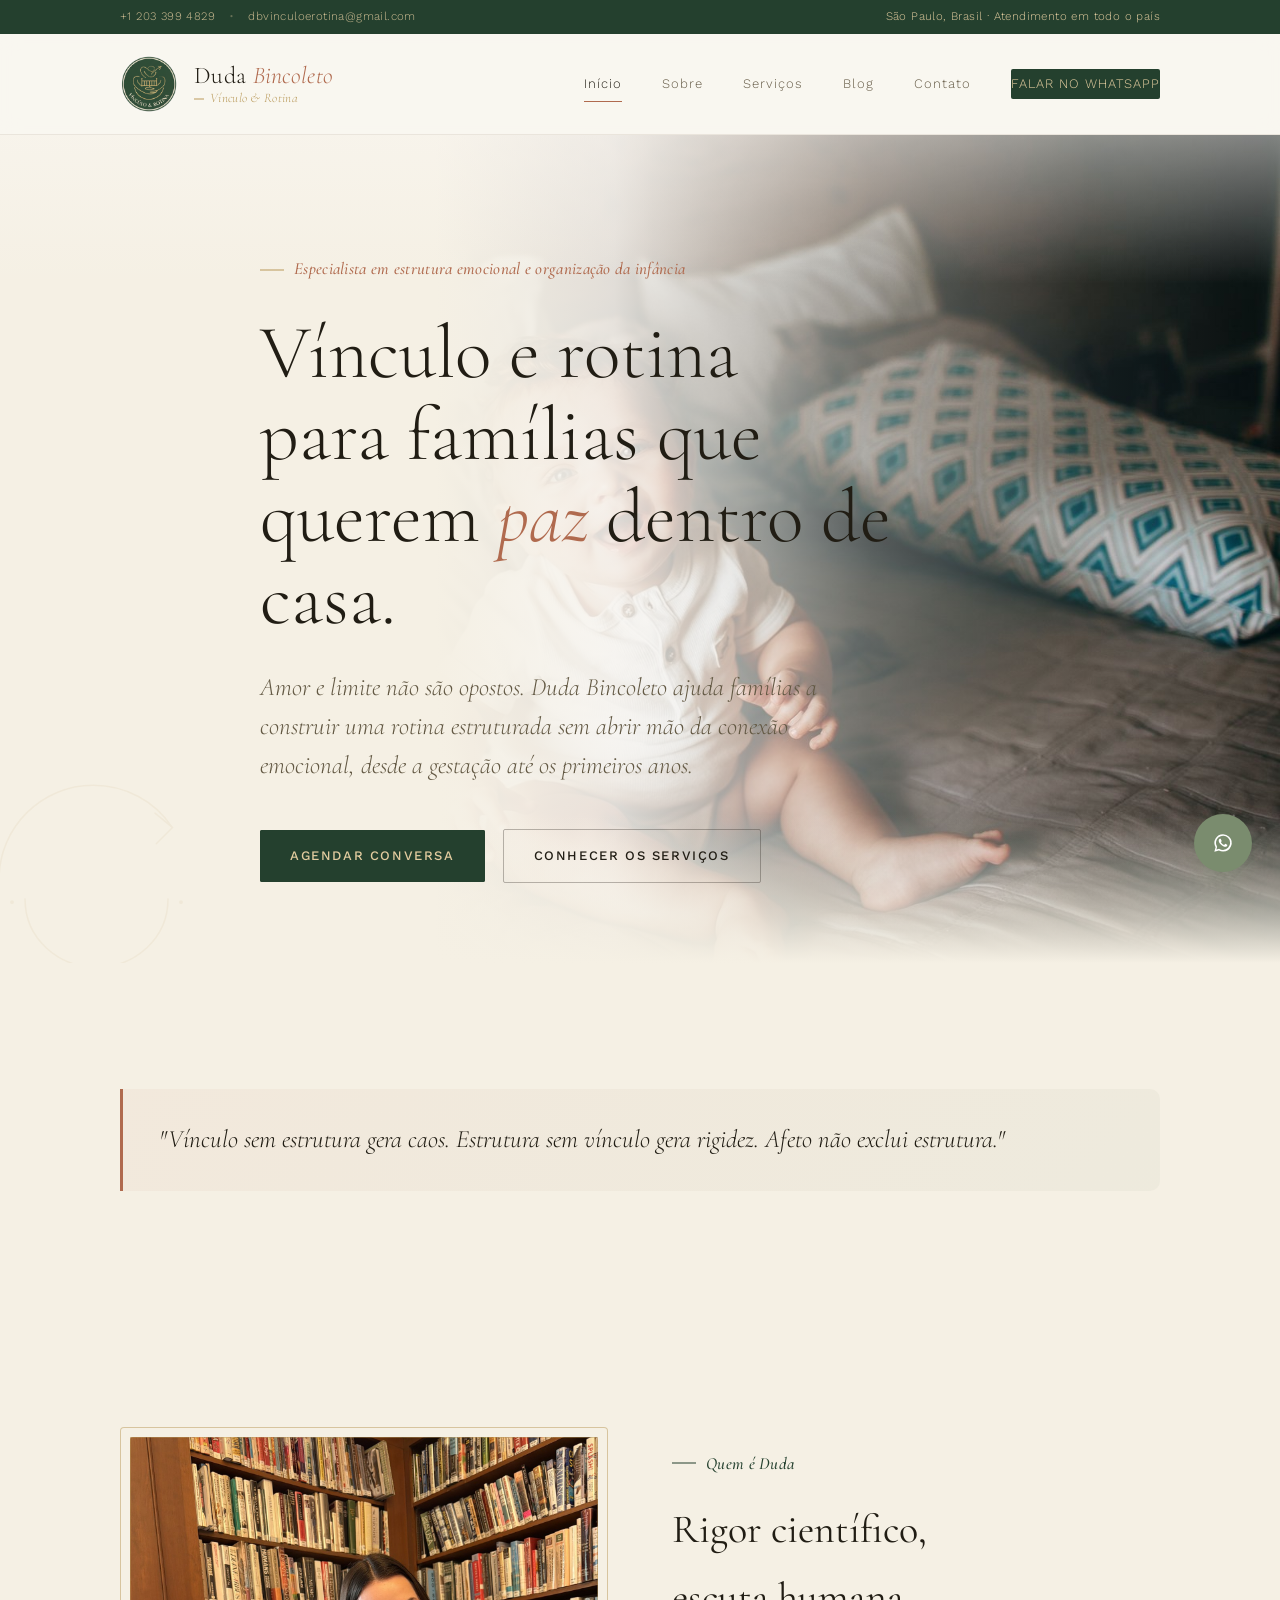
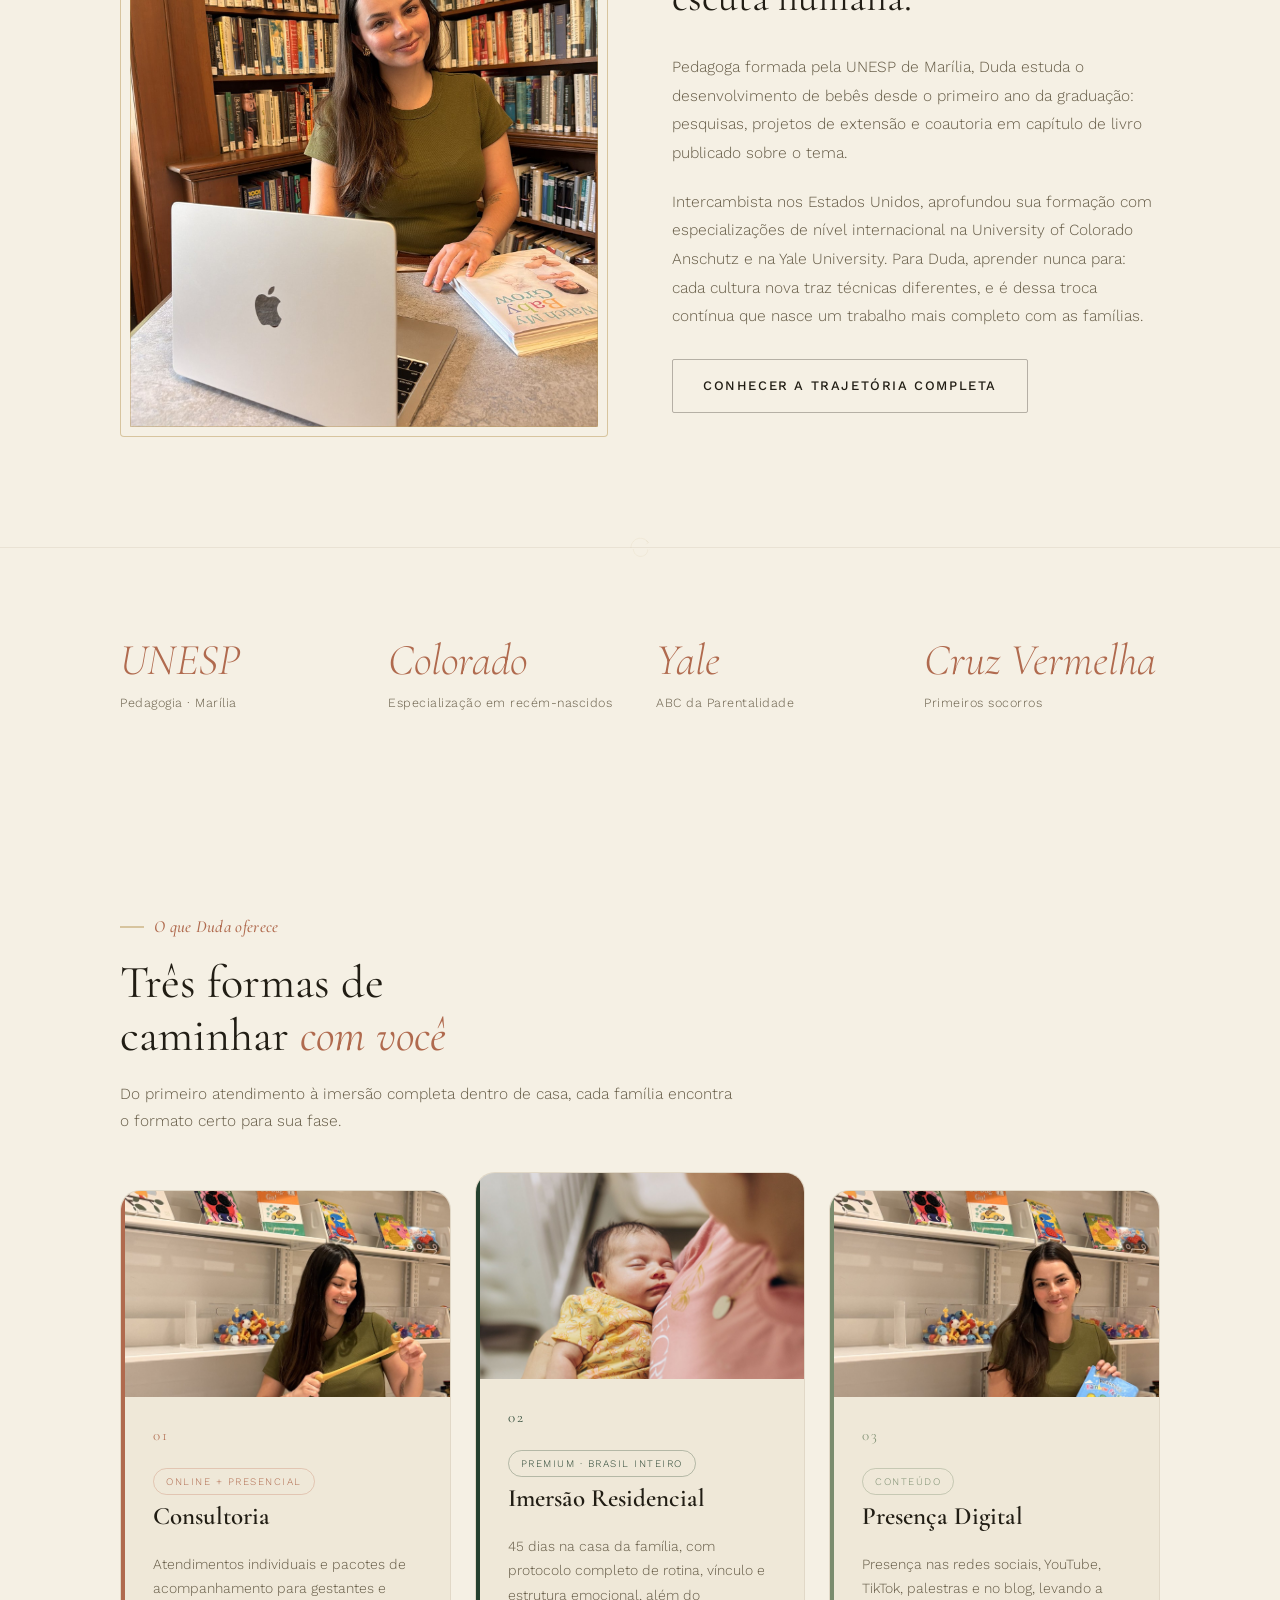
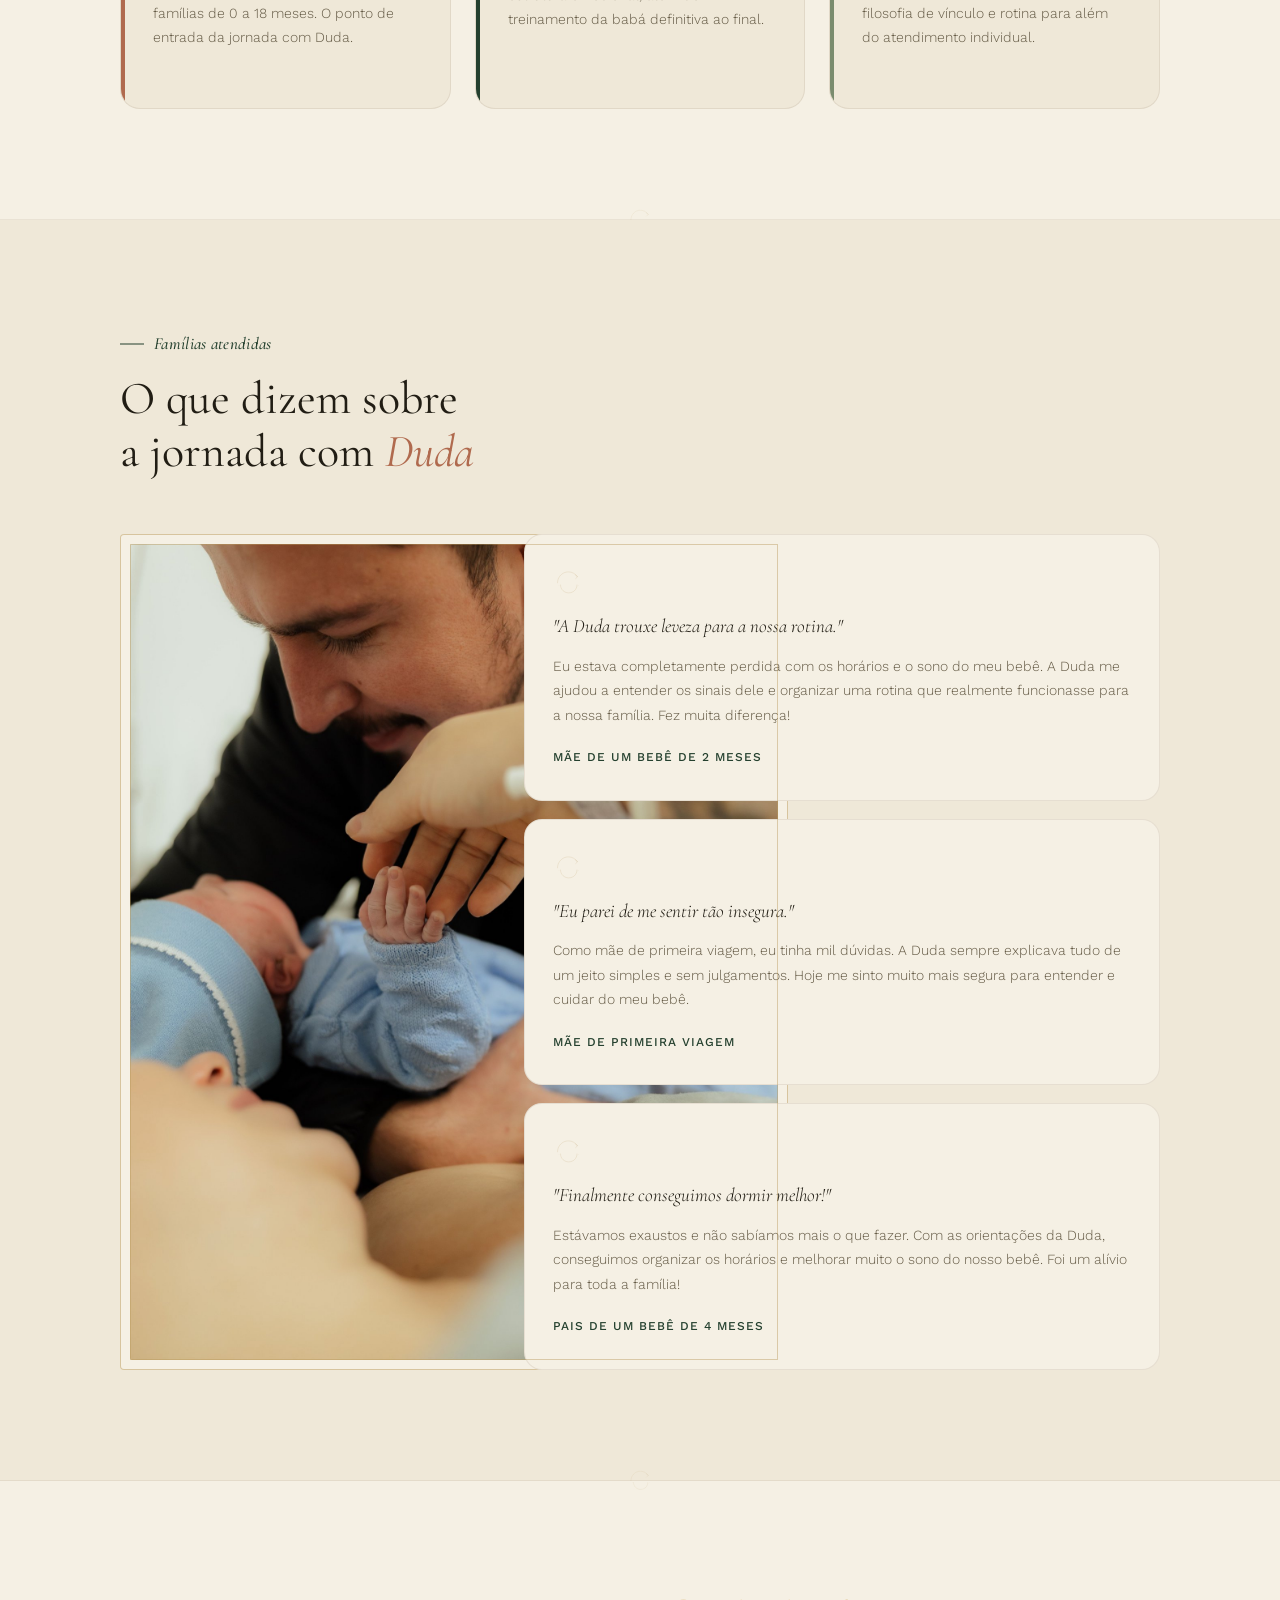
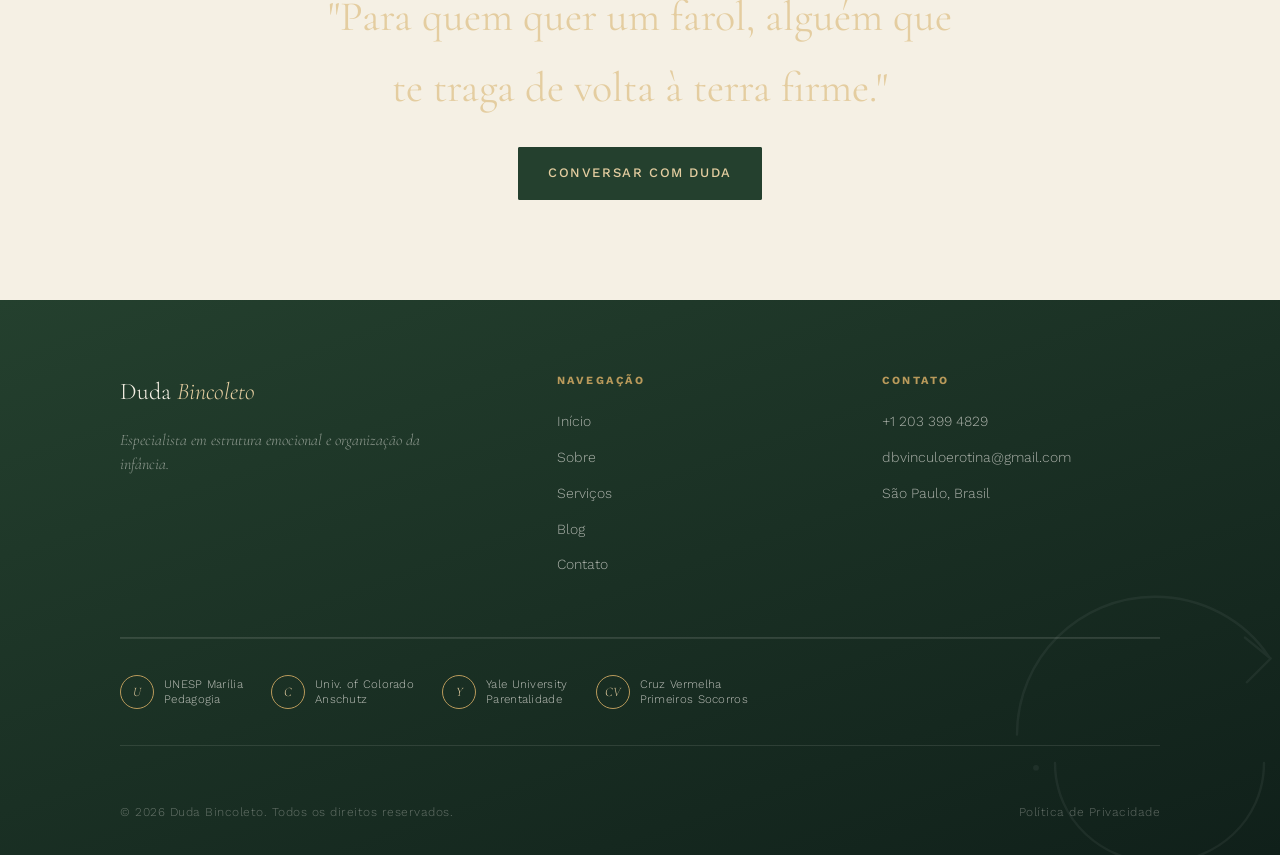
==== commit 3793389b: "Add files via upload" ====
--- a/index.html
+++ b/index.html
@@ -9,11 +9,11 @@
 <meta property="og:site_name" content="Duda Bincoleto">
 <meta property="og:title" content="Duda Bincoleto | Vínculo e rotina para famílias que querem paz dentro de casa">
 <meta property="og:description" content="Consultoria em desenvolvimento infantil, rotina e vínculo. Pedagoga formada pela UNESP, com especializações em Colorado e Yale.">
-<meta property="og:image" content="images/og-cover.jpg">
+<meta property="og:image" content="og-cover.jpg">
 <meta name="twitter:card" content="summary_large_image">
 <meta name="twitter:title" content="Duda Bincoleto | Vínculo e rotina para famílias que querem paz dentro de casa">
 <meta name="twitter:description" content="Consultoria em desenvolvimento infantil, rotina e vínculo. Pedagoga formada pela UNESP, com especializações em Colorado e Yale.">
-<meta name="twitter:image" content="images/og-cover.jpg">
+<meta name="twitter:image" content="og-cover.jpg">
 <link rel="icon" type="image/png" sizes="32x32" href="favicon-32.png">
 <link rel="icon" type="image/png" sizes="16x16" href="favicon-16.png">
 <link rel="apple-touch-icon" href="apple-touch-icon.png">
@@ -35,7 +35,7 @@
 <header class="site-header">
   <div class="wrap">
     <a href="index.html" class="logo">
-      <img src="images/logo-badge.png" alt="Duda Bincoleto">
+      <img src="logo-badge.png" alt="Duda Bincoleto">
       <span class="logo-text">
         <span>Duda <em>Bincoleto</em></span>
         <span class="logo-tagline">Vínculo &amp; Rotina</span>
@@ -55,7 +55,7 @@
 
 <!-- HERO -->
 <section class="hero">
-  <div class="hero-bg"><img src="images/baby-05-riso-cama.jpg" alt=""></div>
+  <div class="hero-bg"><img src="baby-05-riso-cama.jpg" alt=""></div>
   <div class="hero-overlay"></div>
   <div class="hero-watermark"></div>
   <div class="beam-field"><div class="beam"></div></div>
@@ -87,7 +87,7 @@
     <div class="split">
       <div class="split-media">
         <div class="photo-frame">
-          <img src="images/duda-02-retrato-livro.jpg" alt="Duda Bincoleto, pedagoga especialista em desenvolvimento infantil">
+          <img src="duda-02-retrato-livro.jpg" alt="Duda Bincoleto, pedagoga especialista em desenvolvimento infantil">
         </div>
       </div>
       <div class="split-text">
@@ -123,21 +123,21 @@
     </div>
     <div class="pillars">
       <div class="pillar-card">
-        <div class="pillar-media"><img src="images/duda-05-brinquedo.jpg" alt="Duda Bincoleto em consultoria"></div>
+        <div class="pillar-media"><img src="duda-05-brinquedo.jpg" alt="Duda Bincoleto em consultoria"></div>
         <span class="pillar-num">01</span>
         <span class="pillar-tag">Online + Presencial</span>
         <h3>Consultoria</h3>
         <p>Atendimentos individuais e pacotes de acompanhamento para gestantes e famílias de 0 a 18 meses. O ponto de entrada da jornada com Duda.</p>
       </div>
       <div class="pillar-card dark-accent">
-        <div class="pillar-media"><img src="images/baby-01-colo-vinculo.jpg" alt="Vínculo entre mãe e bebê" style="object-position:center 20%;"></div>
+        <div class="pillar-media"><img src="baby-01-colo-vinculo.jpg" alt="Vínculo entre mãe e bebê" style="object-position:center 20%;"></div>
         <span class="pillar-num">02</span>
         <span class="pillar-tag">Premium · Brasil inteiro</span>
         <h3>Imersão Residencial</h3>
         <p>45 dias na casa da família, com protocolo completo de rotina, vínculo e estrutura emocional, além do treinamento da babá definitiva ao final.</p>
       </div>
       <div class="pillar-card sage">
-        <div class="pillar-media"><img src="images/duda-04-retrato-brinquedos.jpg" alt="Duda Bincoleto produzindo conteúdo"></div>
+        <div class="pillar-media"><img src="duda-04-retrato-brinquedos.jpg" alt="Duda Bincoleto produzindo conteúdo"></div>
         <span class="pillar-num">03</span>
         <span class="pillar-tag">Conteúdo</span>
         <h3>Presença Digital</h3>
@@ -156,7 +156,7 @@
     </div>
     <div class="testi-layout">
       <div class="photo-frame testi-photo">
-        <img src="images/baby-07-recem-nascido-pai.jpg" alt="Vínculo familiar nos primeiros dias de vida">
+        <img src="baby-07-recem-nascido-pai.jpg" alt="Vínculo familiar nos primeiros dias de vida">
       </div>
       <div class="testi-grid">
       <div class="testi-card">
--- a/styles.css
+++ b/styles.css
@@ -334,7 +334,7 @@
 }
 .testi-mark {
   width: 30px; height: 30px;
-  background: url('images/arc-motif.svg') center / contain no-repeat;
+  background: url('arc-motif.svg') center / contain no-repeat;
   margin-bottom: 16px;
   opacity: 0.85;
 }
@@ -422,7 +422,7 @@
   position: absolute;
   left: -40px; bottom: -40px;
   width: 260px; height: 260px;
-  background: url('images/arc-motif.svg') center / contain no-repeat;
+  background: url('arc-motif.svg') center / contain no-repeat;
   opacity: 0.08;
   z-index: 1;
   pointer-events: none;
@@ -504,7 +504,7 @@
   position: absolute;
   left: 50%; bottom: -13px;
   width: 26px; height: 26px;
-  background: url('images/arc-motif.svg') center / contain no-repeat;
+  background: url('arc-motif.svg') center / contain no-repeat;
   transform: translateX(-50%);
   opacity: 0.55;
 }
@@ -838,7 +838,7 @@
   position: absolute;
   right: -60px; bottom: -60px;
   width: 380px; height: 380px;
-  background: url('images/arc-motif.svg') center / contain no-repeat;
+  background: url('arc-motif.svg') center / contain no-repeat;
   filter: brightness(0) saturate(100%) invert(1);
   opacity: 0.05;
   pointer-events: none;
